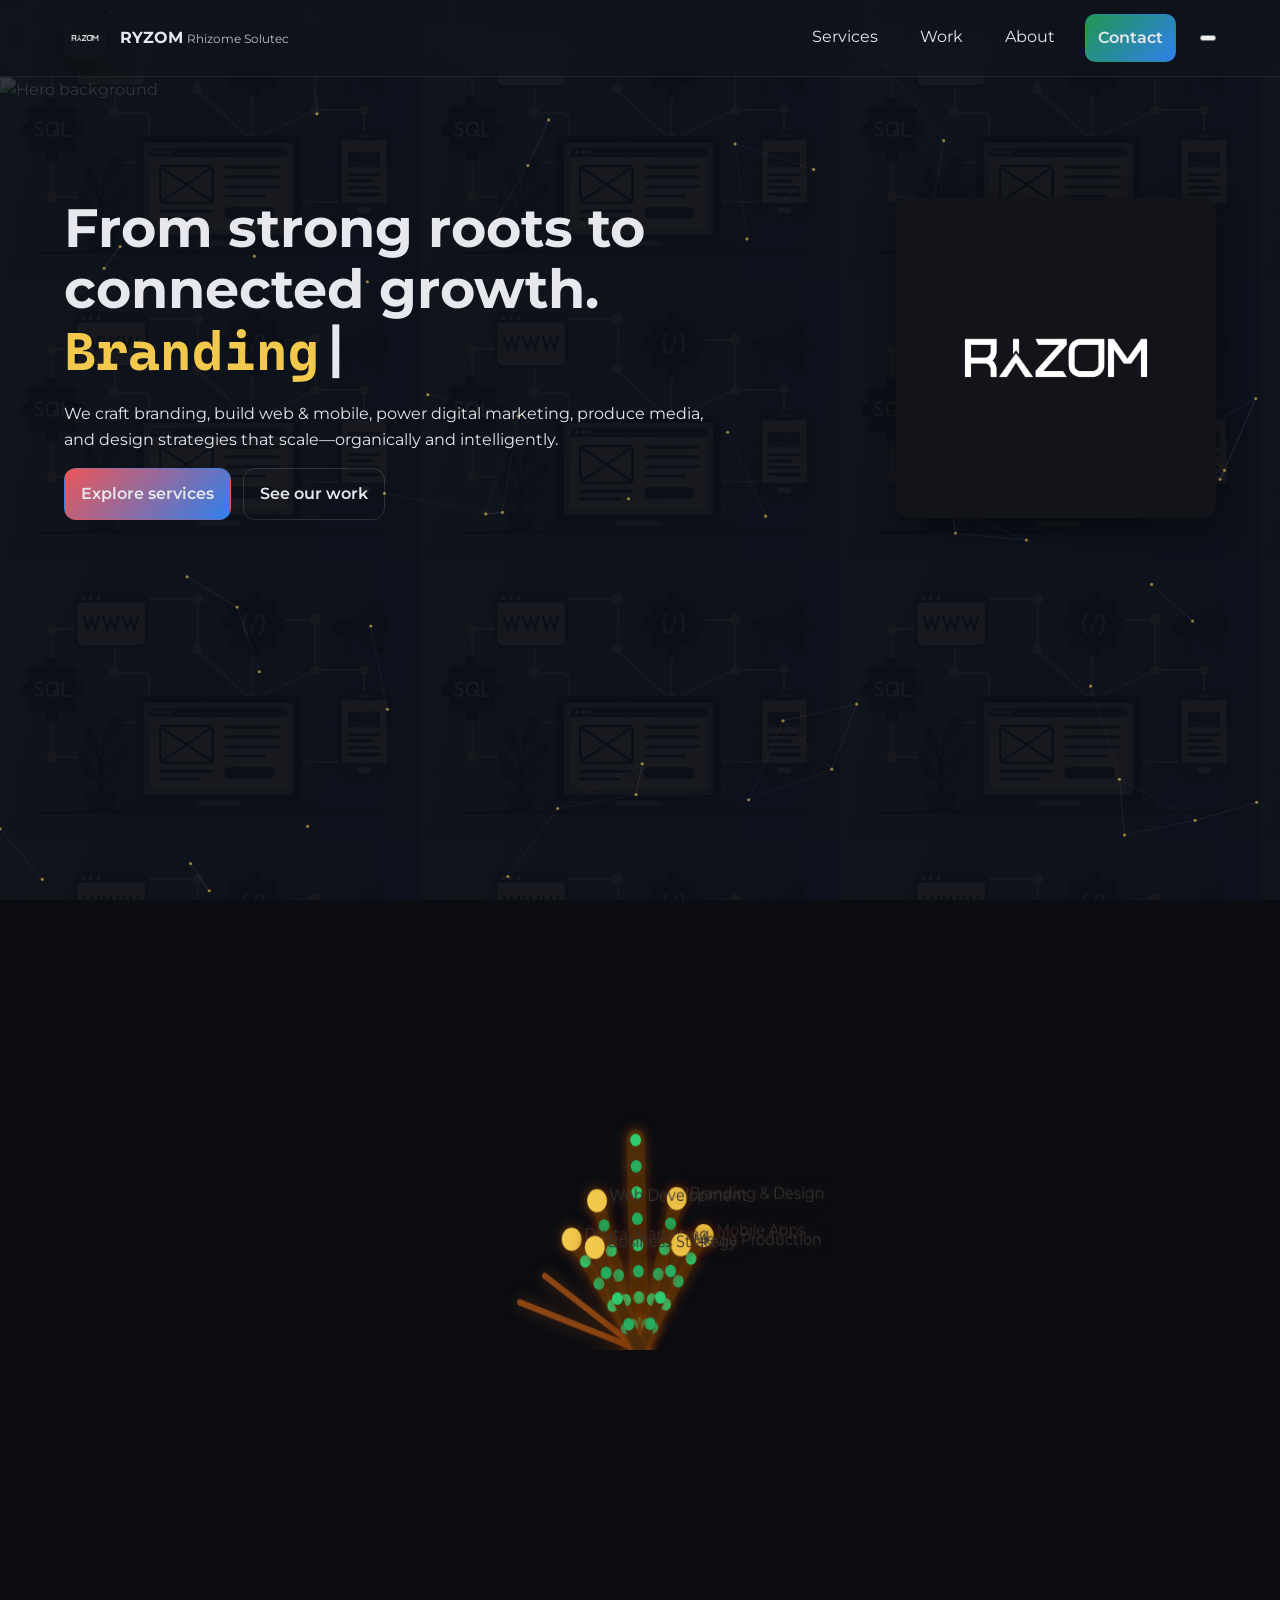
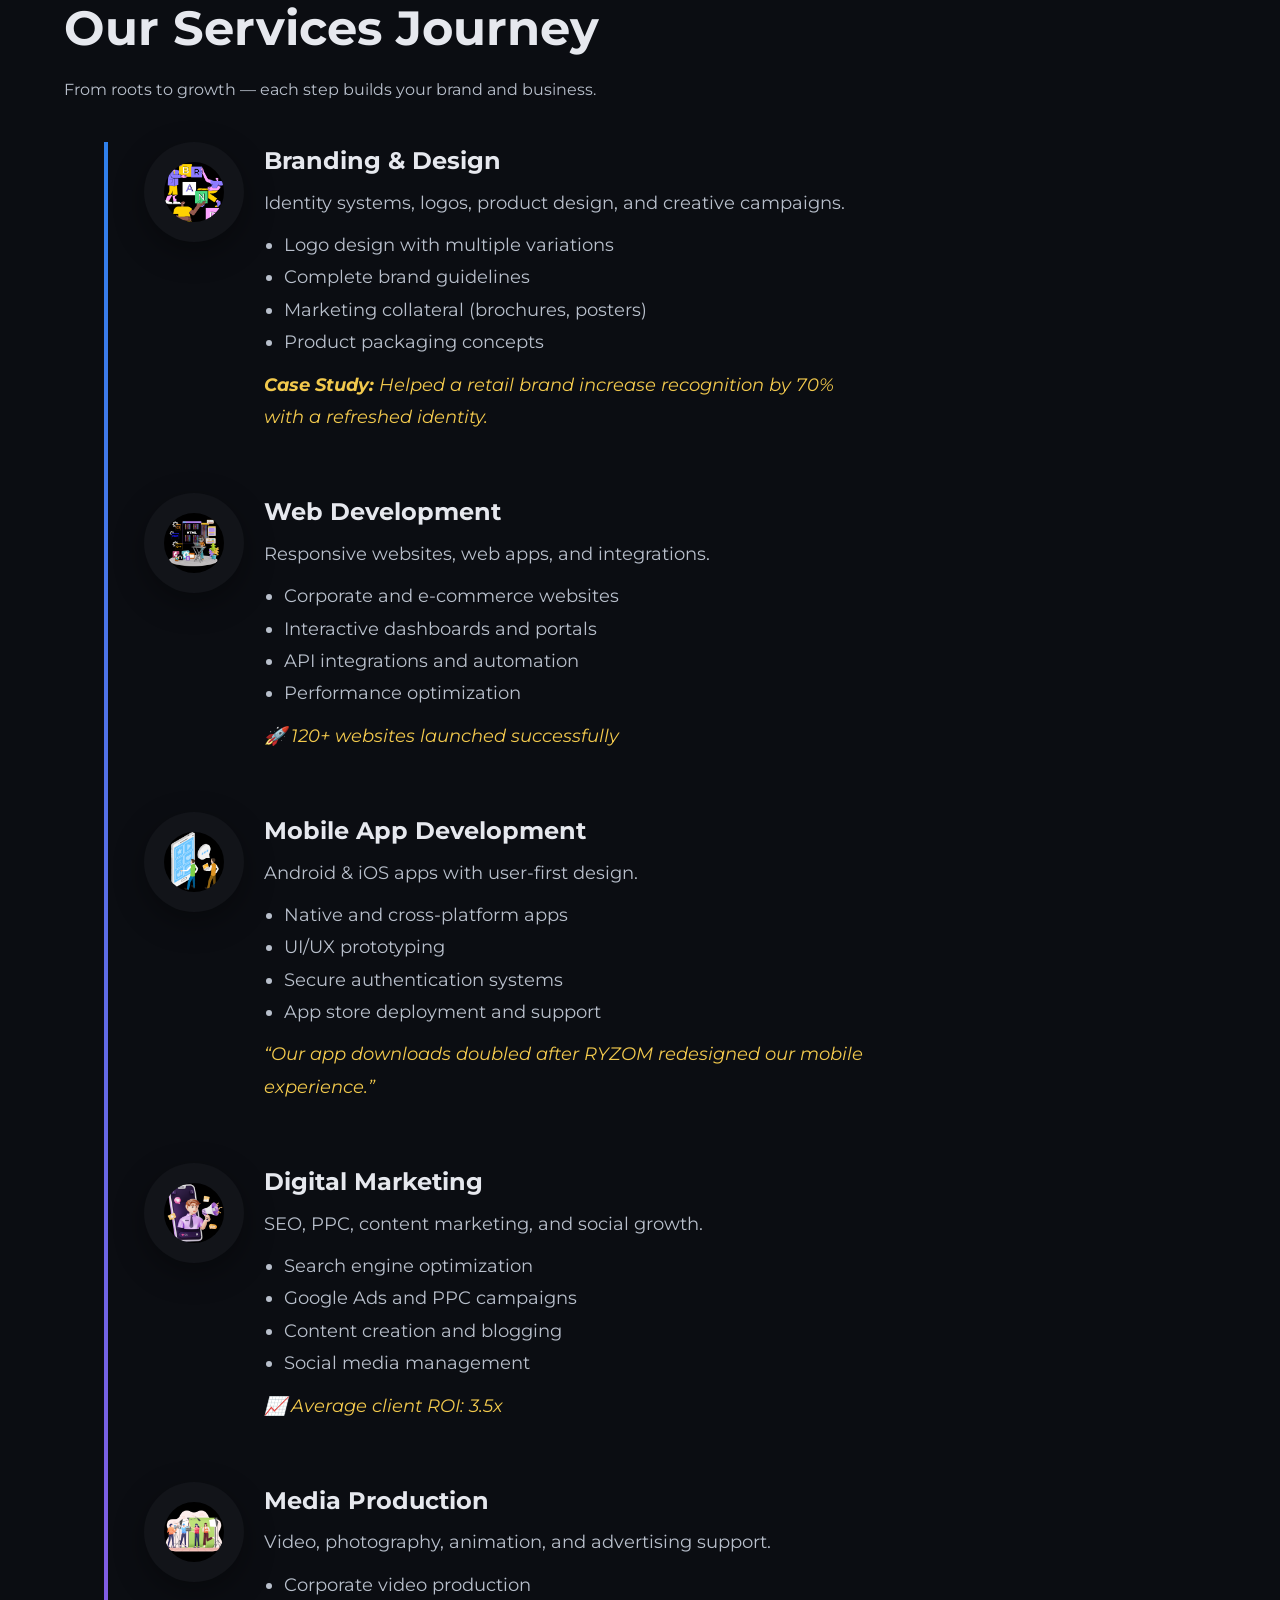
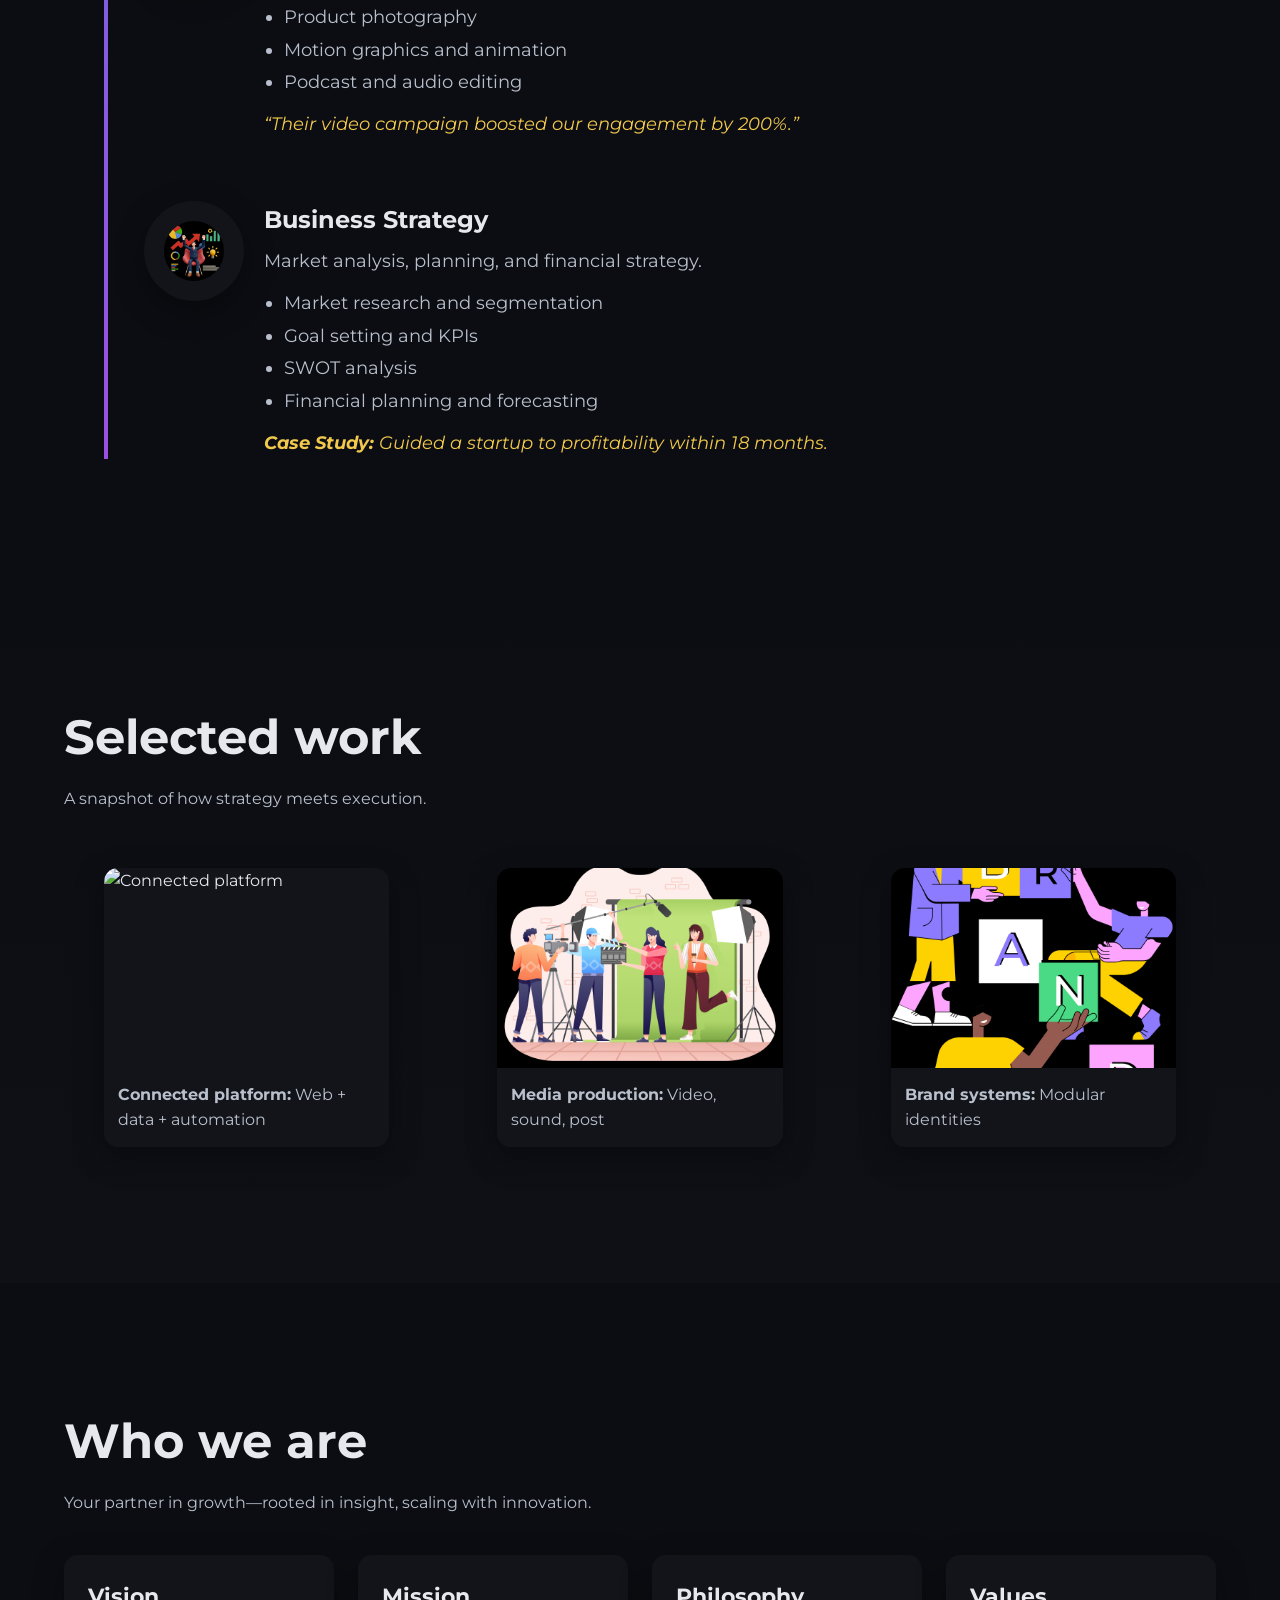
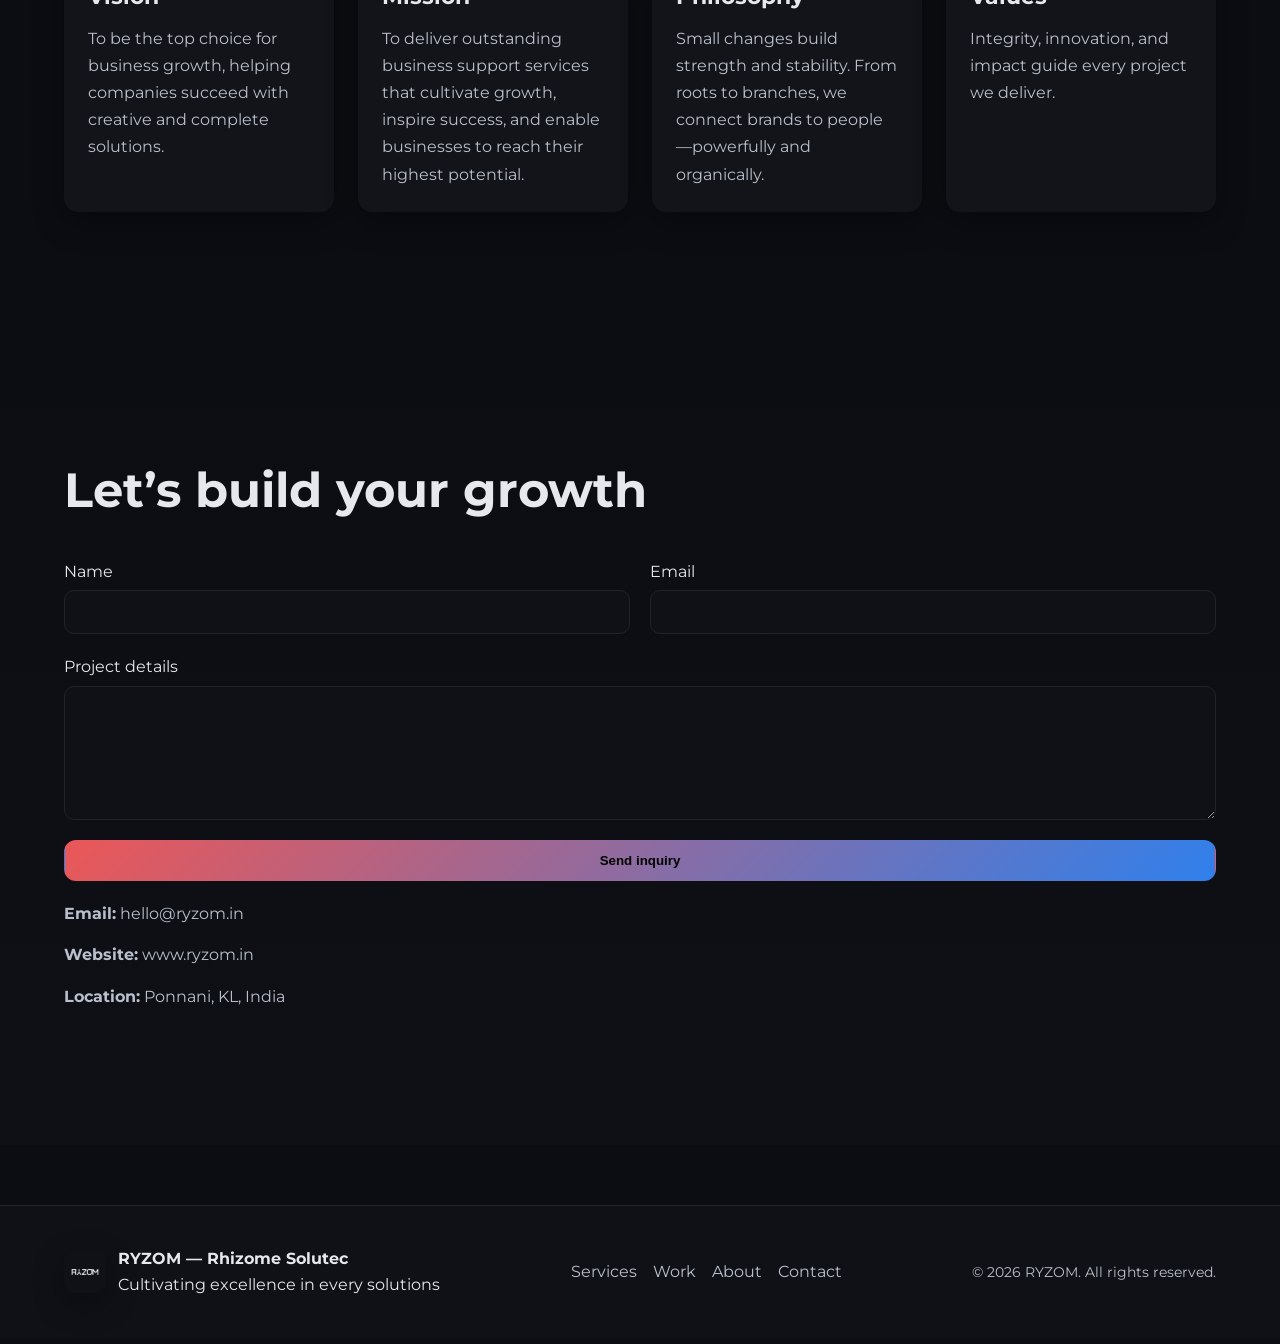
==== index.html @ 3e648a63 "Remove footer year script from index.html Removed inline script for setting footer year." ====
<!DOCTYPE html>
<html lang="en">
<head>
  <meta charset="utf-8" />
  <title>RYZOM — Rhizome Solutec | Cultivating Excellence in Every Solutions</title>
  <meta name="viewport" content="width=device-width, initial-scale=1" />
  <meta name="description" content="Branding, web & software, digital marketing, media production, and business strategy delivered with a network-inspired tech identity." />
  <meta name="theme-color" content="#2F80EC" />
  <link rel="icon" href="favicon.ico" type="image/x-icon" />
  <link rel="preconnect" href="https://fonts.googleapis.com" />
  <link rel="preconnect" href="https://fonts.gstatic.com" crossorigin />
  <link href="https://fonts.googleapis.com/css2?family=Montserrat:wght@400;600;700&family=Inter:wght@400;600;700&family=Cascadia+Code:wght@400;700&display=swap" rel="stylesheet" />
  <link rel="stylesheet" href="styles.css" />
</head>
<body>
  <!-- Background layers -->
  <canvas id="network-canvas" aria-hidden="true"></canvas>
  <div class="watermark" aria-hidden="true"></div>

  <!-- HEADER -->
  <header class="site-header">
    <div class="container nav-wrap">
      <a href="#" class="brand">
        <img src="company-logo.png" alt="RYZOM logo" class="brand-logo" />
        <div class="brand-text">
          <span class="brand-name">RYZOM</span>
          <span class="brand-sub">Rhizome Solutec</span>
        </div>
      </a>
      <nav class="nav">
        <a href="#services">Services</a>
        <a href="#work">Work</a>
        <a href="#about">About</a>
        <a href="#contact" class="btn btn-primary">Contact</a>
      </nav>
      <button class="nav-toggle" aria-label="Open menu"><span></span><span></span><span></span></button>
    </div>
  </header>

  <!-- HERO -->
  <section class="hero">
    <div class="hero-bg"><img src="Hero.jpeg" alt="Hero background" class="hero-bg-img" /></div>
    <div class="container hero-grid">
      <div class="hero-copy">
        <h1 class="fade-up">
          From strong roots to connected growth.<br />
          <span class="typing"><span id="typing-words"></span><span class="cursor">|</span></span>
        </h1>
        <p class="fade-up delay-1">We craft branding, build web & mobile, power digital marketing, produce media, and design strategies that scale—organically and intelligently.</p>
        <div class="hero-actions fade-up delay-2">
          <a href="#services" class="btn btn-gradient">Explore services</a>
          <a href="#work" class="btn btn-outline">See our work</a>
        </div>
      </div>
      <div class="hero-media"><img src="company-logo.png" alt="RYZOM mark" class="hero-logo lift" /></div>
    </div>
  </section>
<section id="growth-tree" class="section">
  <div class="container">
    <canvas id="treeCanvas"></canvas>
  </div>
</section>
</section>
    
  <!-- SERVICES TIMELINE -->
  <section id="services" class="section">
    <div class="container">
      <div class="section-head">
        <h2 class="fade-up">Our Services Journey</h2>
        <p class="fade-up delay-1">From roots to growth — each step builds your brand and business.</p>
      </div>
      <div class="timeline">
        <!-- Branding -->
        <div class="timeline-item fade-up">
          <img src="logo-branding.png" alt="Branding & Design" />
          <div>
            <h3>Branding & Design</h3>
            <p>Identity systems, logos, product design, and creative campaigns.</p>
            <ul>
              <li>Logo design with multiple variations</li>
              <li>Complete brand guidelines</li>
              <li>Marketing collateral (brochures, posters)</li>
              <li>Product packaging concepts</li>
            </ul>
            <p class="case-study"><strong>Case Study:</strong> Helped a retail brand increase recognition by 70% with a refreshed identity.</p>
          </div>
        </div>
        <!-- Web -->
        <div class="timeline-item fade-up delay-1">
          <img src="logo-web.png" alt="Web Development" />
          <div>
            <h3>Web Development</h3>
            <p>Responsive websites, web apps, and integrations.</p>
            <ul>
              <li>Corporate and e-commerce websites</li>
              <li>Interactive dashboards and portals</li>
              <li>API integrations and automation</li>
              <li>Performance optimization</li>
            </ul>
            <p class="stats">🚀 120+ websites launched successfully</p>
          </div>
        </div>
        <!-- Mobile -->
        <div class="timeline-item fade-up delay-2">
          <img src="logo-mobileapp.png" alt="Mobile Apps" />
          <div>
            <h3>Mobile App Development</h3>
            <p>Android & iOS apps with user-first design.</p>
            <ul>
              <li>Native and cross-platform apps</li>
              <li>UI/UX prototyping</li>
              <li>Secure authentication systems</li>
              <li>App store deployment and support</li>
            </ul>
            <p class="testimonial">“Our app downloads doubled after RYZOM redesigned our mobile experience.”</p>
          </div>
        </div>
        <!-- Marketing -->
        <div class="timeline-item fade-up delay-3">
          <img src="logo-marketing.png" alt="Digital Marketing" />
          <div>
            <h3>Digital Marketing</h3>
            <p>SEO, PPC, content marketing, and social growth.</p>
            <ul>
              <li>Search engine optimization</li>
              <li>Google Ads and PPC campaigns</li>
              <li>Content creation and blogging</li>
              <li>Social media management</li>
            </ul>
            <p class="stats">📈 Average client ROI: 3.5x</p>
          </div>
        </div>
        <!-- Media -->
        <div class="timeline-item fade-up delay-4">
          <img src="logo-media.png" alt="Media Production" />
          <div>
            <h3>Media Production</h3>
            <p>Video, photography, animation, and advertising support.</p>
            <ul>
              <li>Corporate video production</li>
              <li>Product photography</li>
              <li>Motion graphics and animation</li>
              <li>Podcast and audio editing</li>
            </ul>
            <p class="testimonial">“Their video campaign boosted our engagement by 200%.”</p>
          </div>
        </div>
        <!-- Strategy -->
        <div class="timeline-item fade-up delay-5">
          <img src="logo-strategy.png" alt="Business Strategy" />
          <div>
            <h3>Business Strategy</h3>
            <p>Market analysis, planning, and financial strategy.</p>
            <ul>
              <li>Market research and segmentation</li>
              <li>Goal setting and KPIs</li>
              <li>SWOT analysis</li>
              <li>Financial planning and forecasting</li>
            </ul>
            <p class="case-study"><strong>Case Study:</strong> Guided a startup to profitability within 18 months.</p>
          </div>
        </div>
      </div>
    </div>
  </section>
    <!-- ================= WORK ================= -->
  <section id="work" class="section alt">
    <div class="container">
      <div class="section-head">
        <h2 class="fade-up">Selected work</h2>
        <p class="fade-up delay-1">A snapshot of how strategy meets execution.</p>
      </div>
      <div class="showcase">
        <figure class="showcase-item fade-up">
          <img src="Hero.jpeg" alt="Connected platform" class="lift" />
          <figcaption><strong>Connected platform:</strong> Web + data + automation</figcaption>
        </figure>
        <figure class="showcase-item fade-up delay-1">
          <img src="logo-media.png" alt="Media production" class="lift" />
          <figcaption><strong>Media production:</strong> Video, sound, post</figcaption>
        </figure>
        <figure class="showcase-item fade-up delay-2">
          <img src="logo-branding.png" alt="Brand systems" class="lift" />
          <figcaption><strong>Brand systems:</strong> Modular identities</figcaption>
        </figure>
      </div>
    </div>
  </section>

  <!-- ================= ABOUT ================= -->
  <section id="about" class="section">
    <div class="container">
      <div class="section-head">
        <h2 class="fade-up">Who we are</h2>
        <p class="fade-up delay-1">Your partner in growth—rooted in insight, scaling with innovation.</p>
      </div>
      <div class="about-grid">
        <div class="about-card fade-up">
          <h3>Vision</h3>
          <p>To be the top choice for business growth, helping companies succeed with creative and complete solutions.</p>
        </div>
        <div class="about-card fade-up delay-1">
          <h3>Mission</h3>
          <p>To deliver outstanding business support services that cultivate growth, inspire success, and enable businesses to reach their highest potential.</p>
        </div>
        <div class="about-card fade-up delay-2">
          <h3>Philosophy</h3>
          <p>Small changes build strength and stability. From roots to branches, we connect brands to people—powerfully and organically.</p>
        </div>
        <div class="about-card fade-up delay-3">
          <h3>Values</h3>
          <p>Integrity, innovation, and impact guide every project we deliver.</p>
        </div>
      </div>
    </div>
  </section>

  <!-- ================= CONTACT ================= -->
  <section id="contact" class="section alt">
    <div class="container">
      <div class="section-head"><h2 class="fade-up">Let’s build your growth</h2></div>
      <form class="contact-form fade-up" name="contact" method="POST" data-netlify="true">
        <input type="hidden" name="form-name" value="contact" />
        <div class="form-row">
          <div class="form-field"><label>Name</label><input type="text" name="name" required /></div>
          <div class="form-field"><label>Email</label><input type="email" name="email" required /></div>
        </div>
        <div class="form-row">
          <div class="form-field full"><label>Project details</label><textarea name="message" rows="6" required></textarea></div>
        </div>
        <button class="btn btn-gradient" type="submit">Send inquiry</button>
      </form>
      <div class="contact-meta fade-up delay-1">
        <p><strong>Email:</strong> hello@ryzom.in</p>
        <p><strong>Website:</strong> www.ryzom.in</p>
        <p><strong>Location:</strong> Ponnani, KL, India</p>
      </div>
    </div>
  </section>

  <!-- ================= FOOTER ================= -->
  <footer class="site-footer">
    <div class="container footer-grid">
      <div class="footer-brand">
        <img src="company-logo.png" alt="RYZOM logo" class="brand-logo" />
        <div>
          <strong>RYZOM — Rhizome Solutec</strong>
          <div class="sub">Cultivating excellence in every solutions</div>
        </div>
      </div>
      <nav class="footer-nav">
        <a href="#services">Services</a>
        <a href="#work">Work</a>
        <a href="#about">About</a>
        <a href="#contact">Contact</a>
      </nav>
      <div class="footer-legal"><span>© <span id="year"></span> RYZOM. All rights reserved.</span></div>
    </div>
  </footer>

  <!-- ================= SCRIPTS ================= -->
<script>
  document.getElementById('year').textContent = new Date().getFullYear();
</script>
<script src="script.js"></script>
</body>
</html>
---- styles.css ----
/* ========== VARIABLES ========== */
:root {
  --red:#EB5757;
  --blue:#2F80EC;
  --green:#219652;
  --green-light:#2ecc71;   /* brighter green for leaves */
  --yellow:#F2C94D;
  --purple:#9B51E0;        /* new purple accent */
  --bg:#0B0D12;
  --text:#E6E8EE;
  --muted:#B9C0CC;
  --surface:#121419;
  --border:#1F232B;
  --brand-gradient:linear-gradient(135deg,var(--red),var(--blue));
  --accent-gradient:linear-gradient(135deg,var(--green),var(--blue));
  --font-primary:"Montserrat","Inter",sans-serif;
  --font-mono:"Cascadia Code",monospace;
  --container:1200px;
  --radius:14px;
  --shadow:0 10px 30px rgba(0,0,0,0.35);
}

/* ========== GLOBAL ========== */
*{box-sizing:border-box}
body{margin:0;background:var(--bg);color:var(--text);font-family:var(--font-primary);line-height:1.6}
.container{width:90%;max-width:var(--container);margin-inline:auto}
img{max-width:100%;display:block}
a{color:var(--text);text-decoration:none}

/* Background layers */
#network-canvas{position:fixed;inset:0;z-index:-2}
.watermark{position:fixed;inset:0;background-image:url("watermark.jpg");background-size:420px auto;background-repeat:repeat;opacity:0.05;pointer-events:none;z-index:-1}

/* HEADER */
.site-header{position:sticky;top:0;backdrop-filter:saturate(140%) blur(12px);background:rgba(18,20,25,0.6);border-bottom:1px solid var(--border);z-index:10}
.nav-wrap{display:flex;align-items:center;gap:24px;padding:14px 0}
.brand{display:flex;align-items:center;gap:14px}
.brand-logo{width:42px;height:42px;border-radius:10px;box-shadow:var(--shadow)}
.brand-name{font-weight:700}
.brand-sub{font-size:12px;color:var(--muted)}
.nav{margin-left:auto;display:flex;gap:18px}
.nav a{padding:10px 12px;border-radius:10px;transition:0.25s}
.nav a:hover{background:#171922}

/* BUTTONS */
.btn{display:inline-flex;align-items:center;justify-content:center;padding:12px 16px;border-radius:12px;border:1px solid transparent;font-weight:600;transition:transform 0.2s,box-shadow 0.2s,background 0.2s}
.btn:hover{transform:translateY(-2px)}
.btn-primary{background:var(--accent-gradient)}
.btn-outline{border:1px solid #ffffff22;background:transparent}
.btn-gradient{background:var(--brand-gradient)}

/* HERO */
.hero{position:relative;padding:120px 0 80px}
.hero-bg{position:absolute;inset:0;z-index:-1;opacity:0.16}
.hero-bg-img{width:100%;height:100%;object-fit:cover}
.hero-grid{display:grid;grid-template-columns:1.2fr 0.8fr;align-items:center;gap:40px}
.hero-copy h1{font-size:clamp(32px,4.2vw,56px);line-height:1.15;margin:0 0 18px}
.typing{display:inline-block;font-family:var(--font-mono);font-weight:700;color:var(--yellow)}
.cursor{color:var(--text);animation:blink 1s infinite}
@keyframes blink{50%{opacity:0}}
.hero-actions{display:flex;gap:12px;margin-top:14px}
.hero-logo{width:72%;max-width:360px;margin-left:auto;border-radius:var(--radius);box-shadow:var(--shadow);background:#121419;padding:16px}

/* SECTIONS */
.section{padding:120px 0}
.section.alt{background:linear-gradient(180deg,#0b0d12 0%,#0e1016 100%)}
.section-head h2{font-size:clamp(32px,4vw,48px);margin:0 0 10px}
.section-head p{color:var(--muted);margin:0}

#treeCanvas {
  width: 100%;
  height: 70vh; /* responsive height */
  display: block;
}
/* TIMELINE */
.timeline{display:flex;flex-direction:column;gap:60px;position:relative;margin-top:40px;padding-left:80px}
.timeline::before{content:"";position:absolute;left:40px;top:0;bottom:0;width:4px;background:linear-gradient(var(--blue),var(--purple))}
.timeline-item{display:flex;align-items:flex-start;gap:20px;position:relative}
.timeline-item img{width:100px;height:100px;background:#121419;border-radius:50%;padding:20px;box-shadow:var(--shadow);z-index:1}
.timeline-item h3{margin:0;font-size:24px;color:var(--text)}
.timeline-item p{margin:6px 0 0;color:var(--muted);max-width:600px;font-size:18px;line-height:1.8}
.timeline-item ul{margin:10px 0 0;padding-left:20px;color:var(--muted);line-height:1.8;font-size:18px}
.timeline-item .case-study,.timeline-item .stats,.timeline-item .testimonial{margin-top:10px;font-style:italic;color:var(--yellow)}
/* SHOWCASE */
.showcase{display:grid;grid-template-columns:repeat(auto-fit,minmax(280px,1fr));gap:28px;margin-top:40px}
.showcase-item{background:var(--surface);border-radius:var(--radius);overflow:hidden;box-shadow:var(--shadow);transition:transform 0.3s}
.showcase-item:hover{transform:translateY(-6px)}
.showcase-item img{width:100%;height:200px;object-fit:cover}
.showcase-item figcaption{padding:14px;color:var(--muted);font-size:16px}

/* ABOUT */
.about-grid{display:grid;grid-template-columns:repeat(auto-fit,minmax(240px,1fr));gap:24px;margin-top:40px}
.about-card{background:var(--surface);padding:24px;border-radius:var(--radius);box-shadow:var(--shadow)}
.about-card h3{margin:0 0 10px;font-size:22px}
.about-card p{margin:0;color:var(--muted);line-height:1.7;font-size:16px}

/* CONTACT */
.contact-form{margin-top:30px;display:flex;flex-direction:column;gap:20px}
.form-row{display:flex;gap:20px}
.form-field{flex:1;display:flex;flex-direction:column;gap:6px}
.form-field.full{flex:100%}
.form-field input,.form-field textarea{padding:12px;border-radius:10px;border:1px solid var(--border);background:#0f1116;color:var(--text);font-size:16px}
.form-field input:focus,.form-field textarea:focus{outline:none;border-color:var(--blue)}
.contact-meta{margin-top:20px;color:var(--muted);font-size:16px}

/* FOOTER */
.site-footer{background:#0f1116;padding:40px 0;margin-top:60px;border-top:1px solid var(--border)}
.footer-grid{display:flex;flex-wrap:wrap;align-items:center;justify-content:space-between;gap:20px}
.footer-brand{display:flex;align-items:center;gap:12px}
.footer-nav{display:flex;gap:16px}
.footer-nav a{color:var(--muted);transition:color 0.2s}
.footer-nav a:hover{color:var(--text)}
.footer-legal{color:var(--muted);font-size:14px}

/* ANIMATIONS */
.fade-up{opacity:0;transform:translateY(20px);transition:opacity 0.6s ease,transform 0.6s ease}
.fade-in{opacity:1!important;transform:translateY(0)!important}
.lift{transition:transform 0.3s}
.lift:hover{transform:translateY(-6px)}
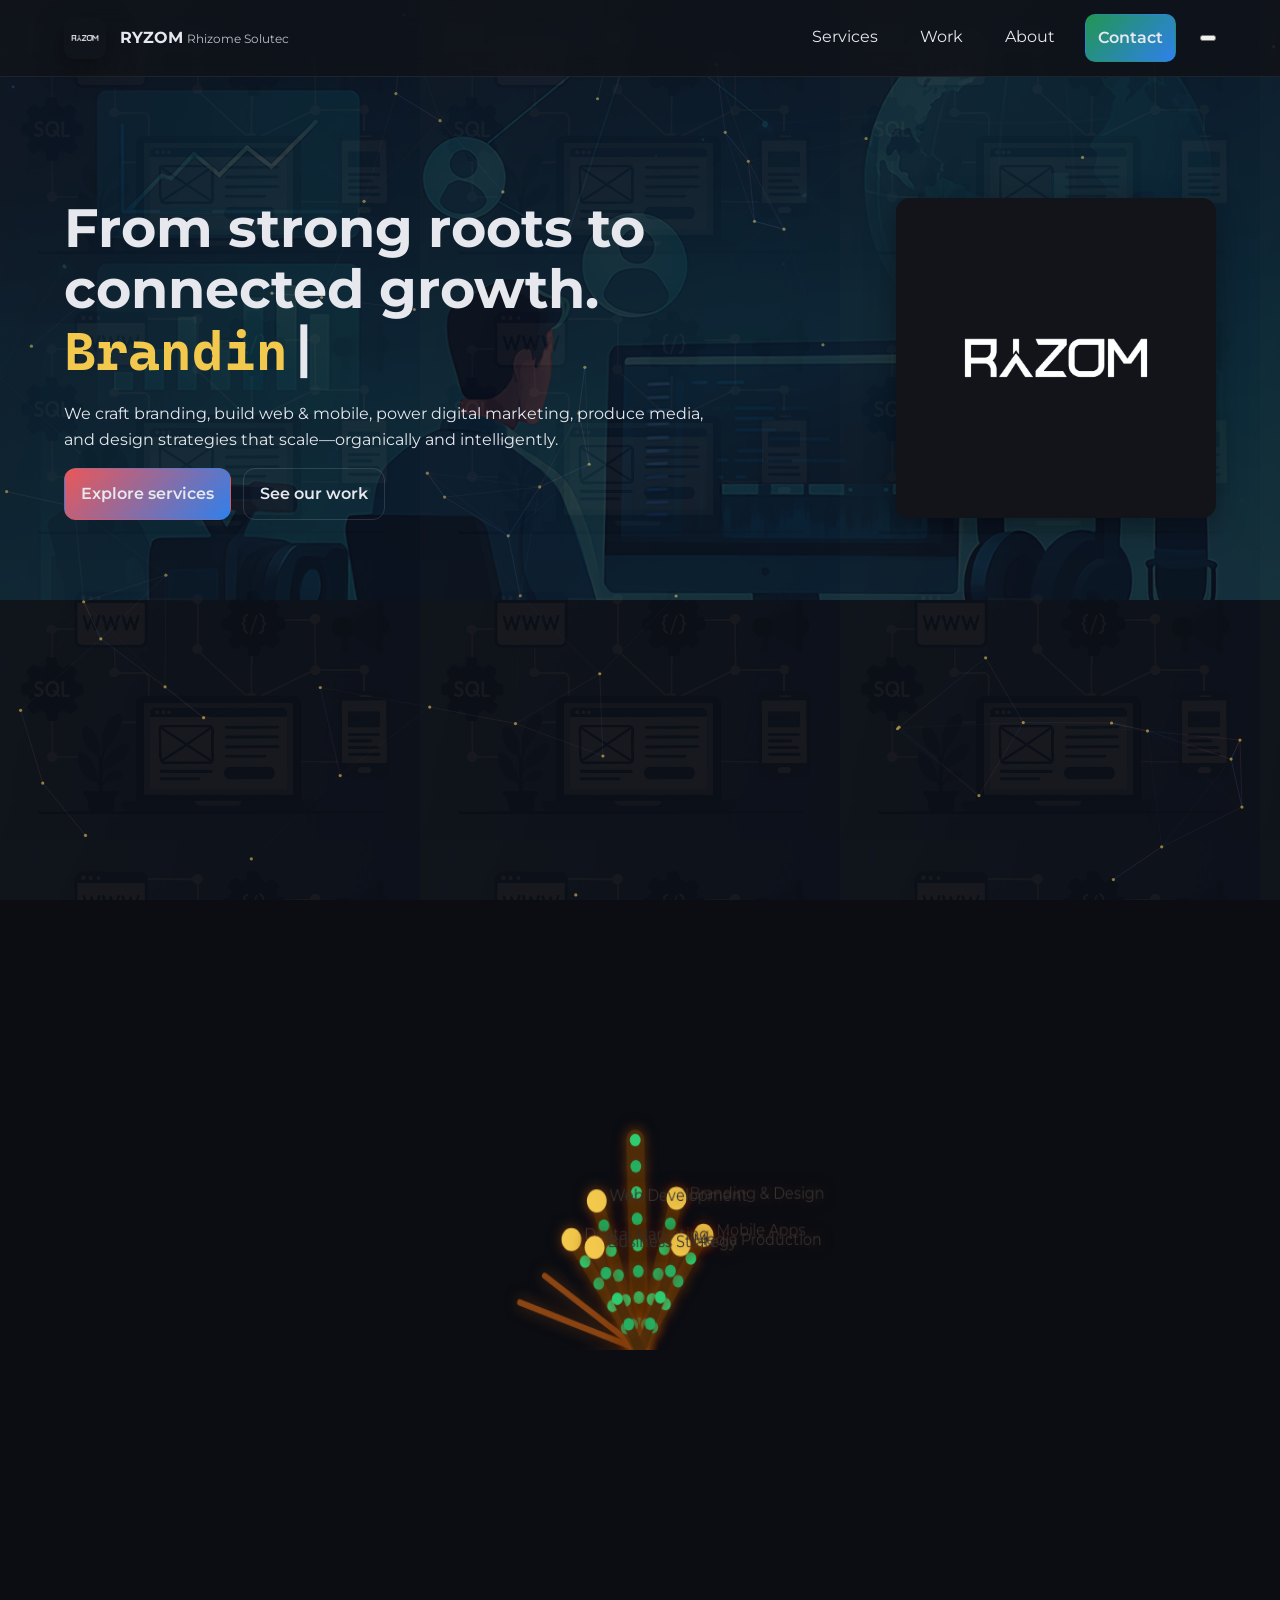
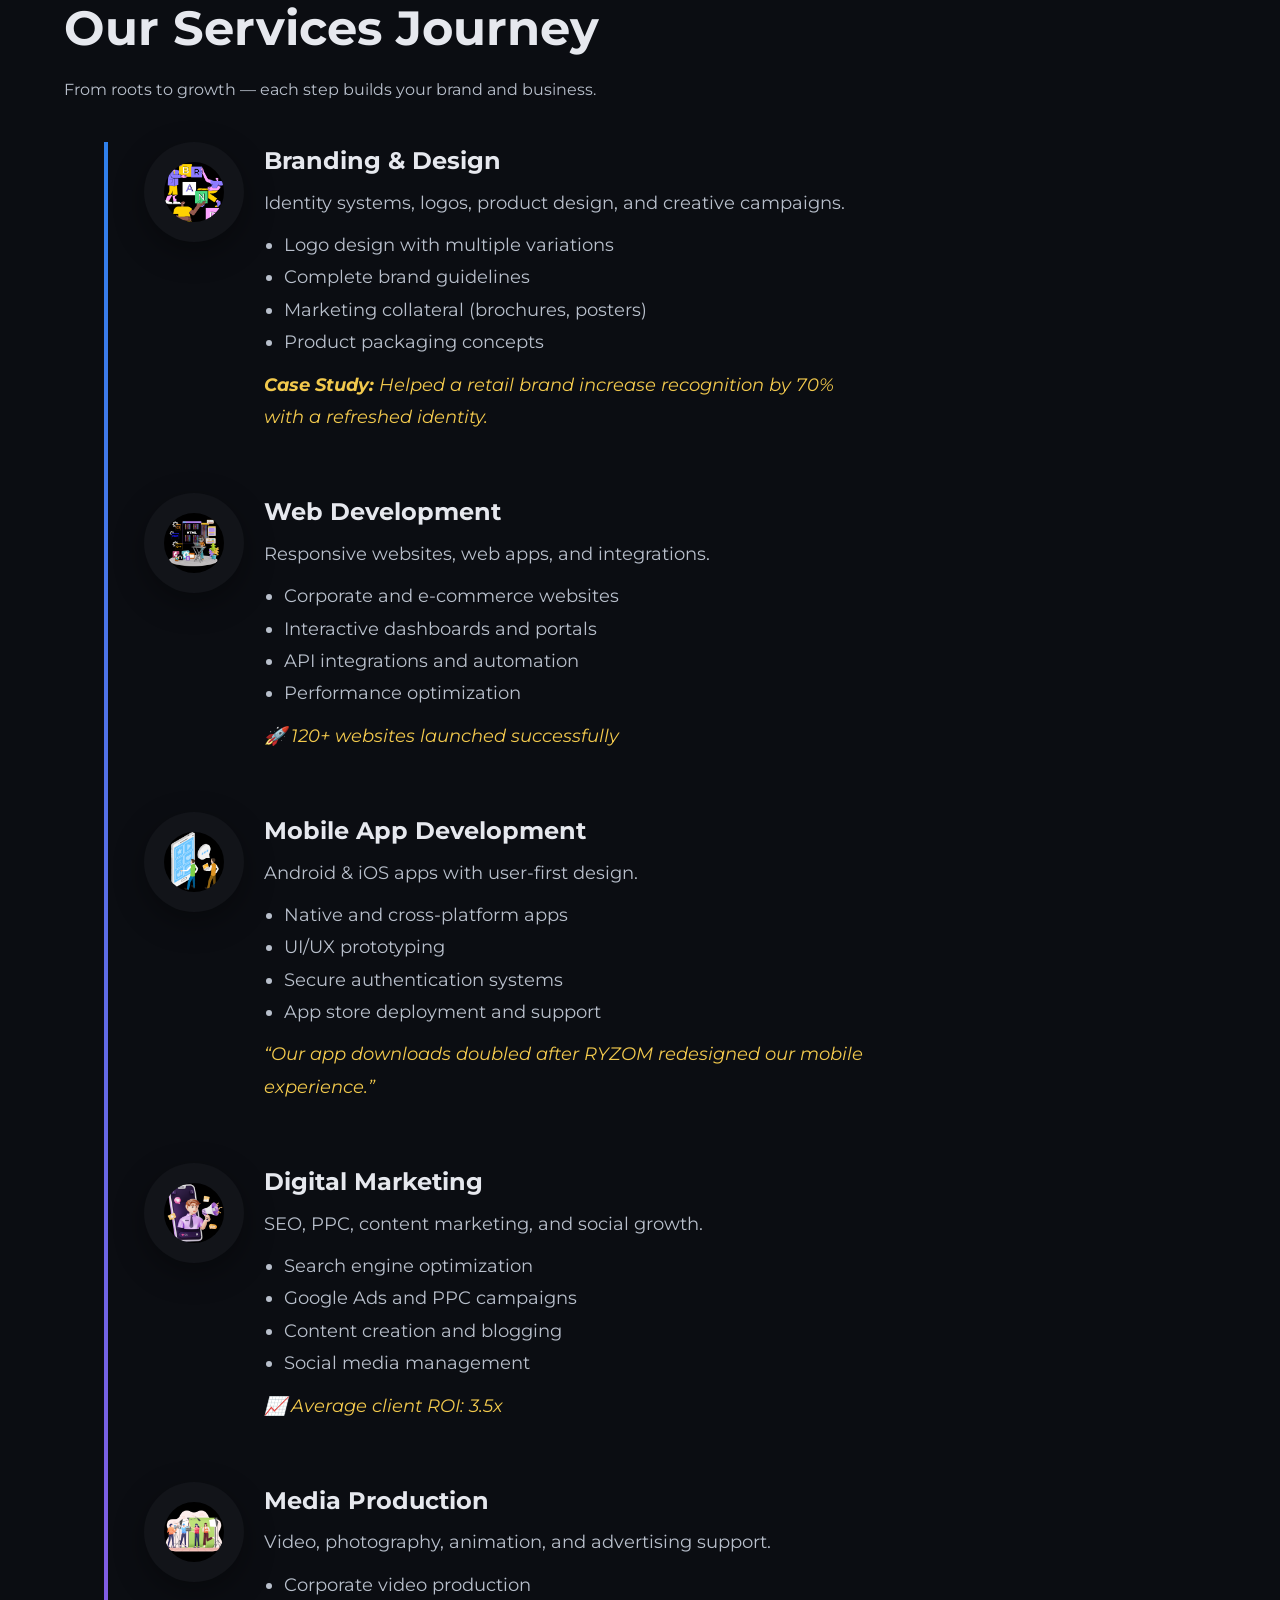
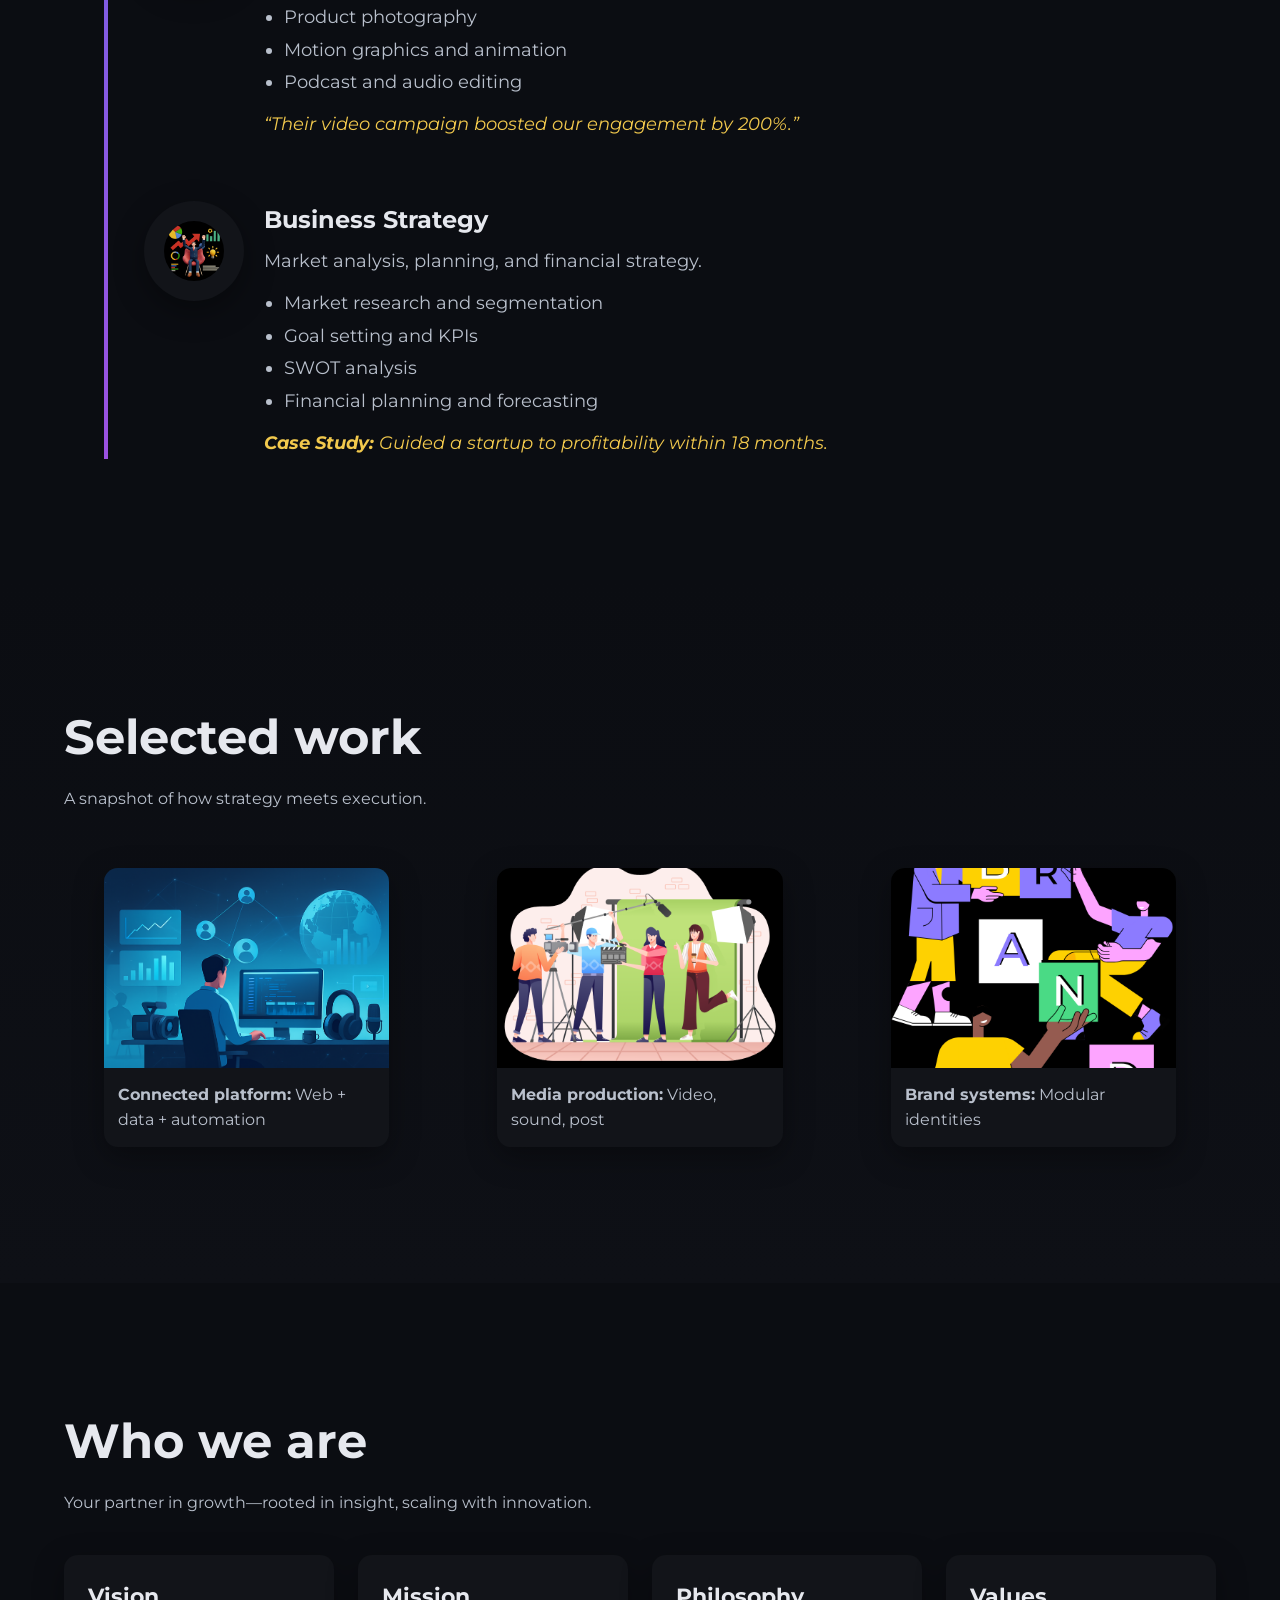
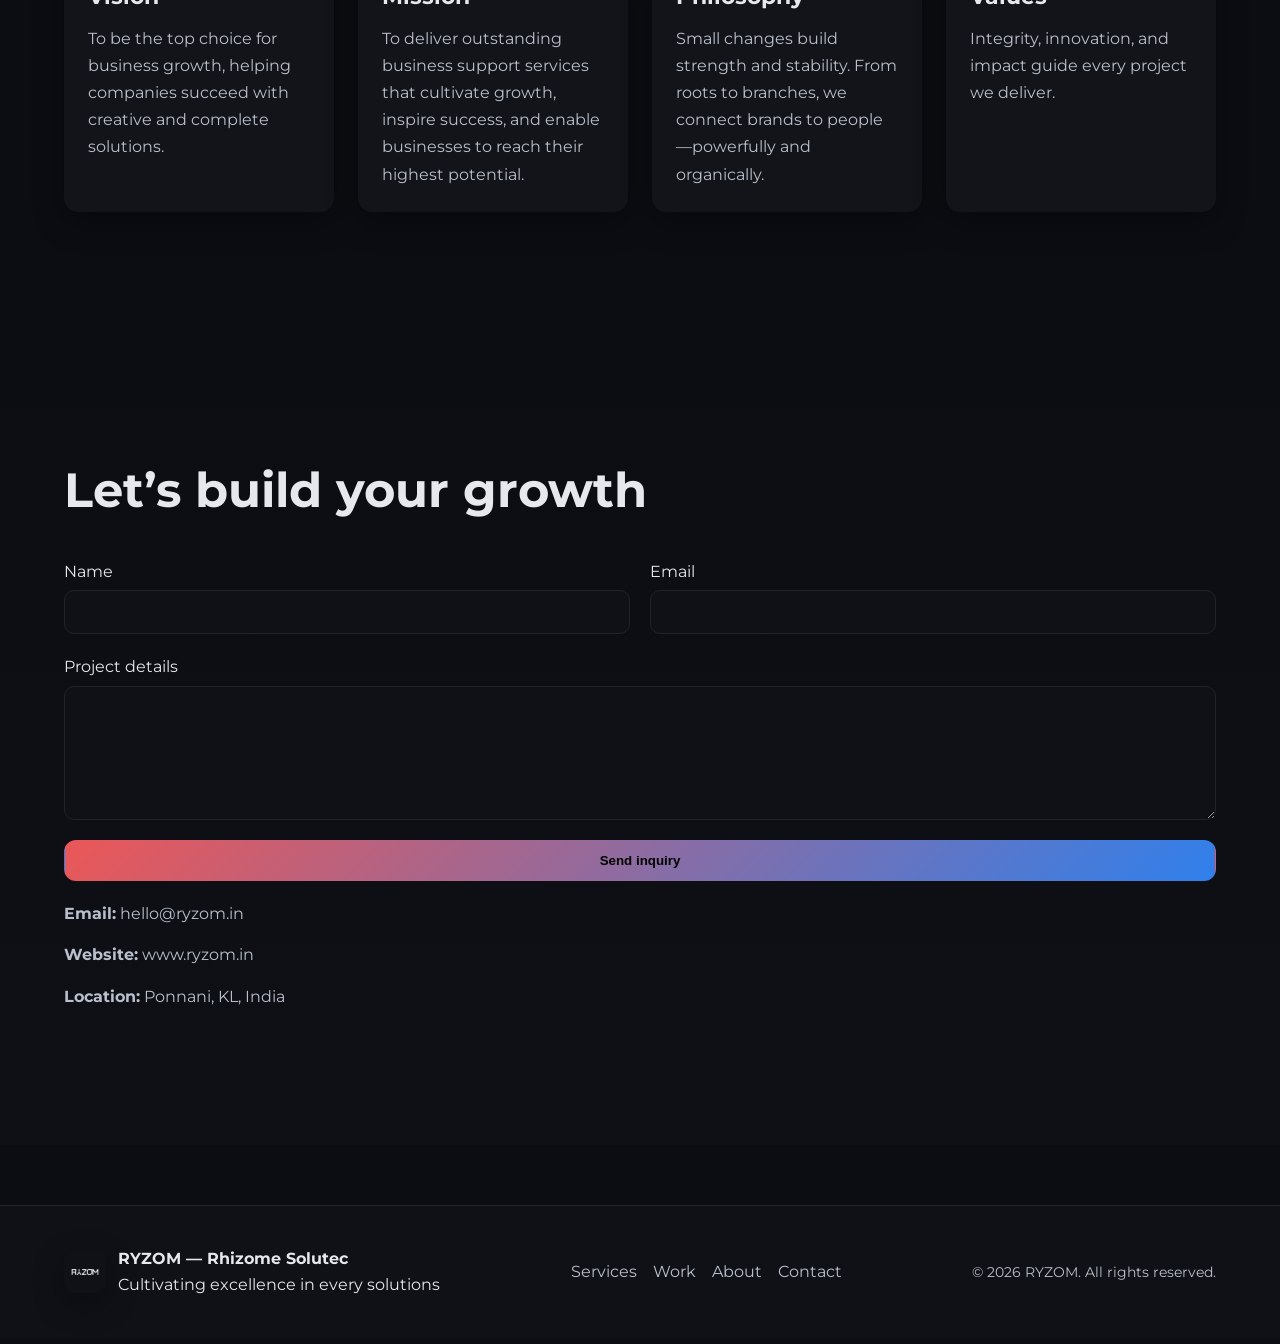
==== commit 27681b0a: "Update index.html" ====
--- a/index.html
+++ b/index.html
@@ -39,7 +39,7 @@
 
   <!-- HERO -->
   <section class="hero">
-    <div class="hero-bg"><img src="Hero.jpeg" alt="Hero background" class="hero-bg-img" /></div>
+    <div class="hero-bg"><img src="Hero.png" alt="Hero background" class="hero-bg-img" /></div>
     <div class="container hero-grid">
       <div class="hero-copy">
         <h1 class="fade-up">
@@ -172,7 +172,7 @@
       </div>
       <div class="showcase">
         <figure class="showcase-item fade-up">
-          <img src="Hero.jpeg" alt="Connected platform" class="lift" />
+          <img src="Hero.png" alt="Connected platform" class="lift" />
           <figcaption><strong>Connected platform:</strong> Web + data + automation</figcaption>
         </figure>
         <figure class="showcase-item fade-up delay-1">
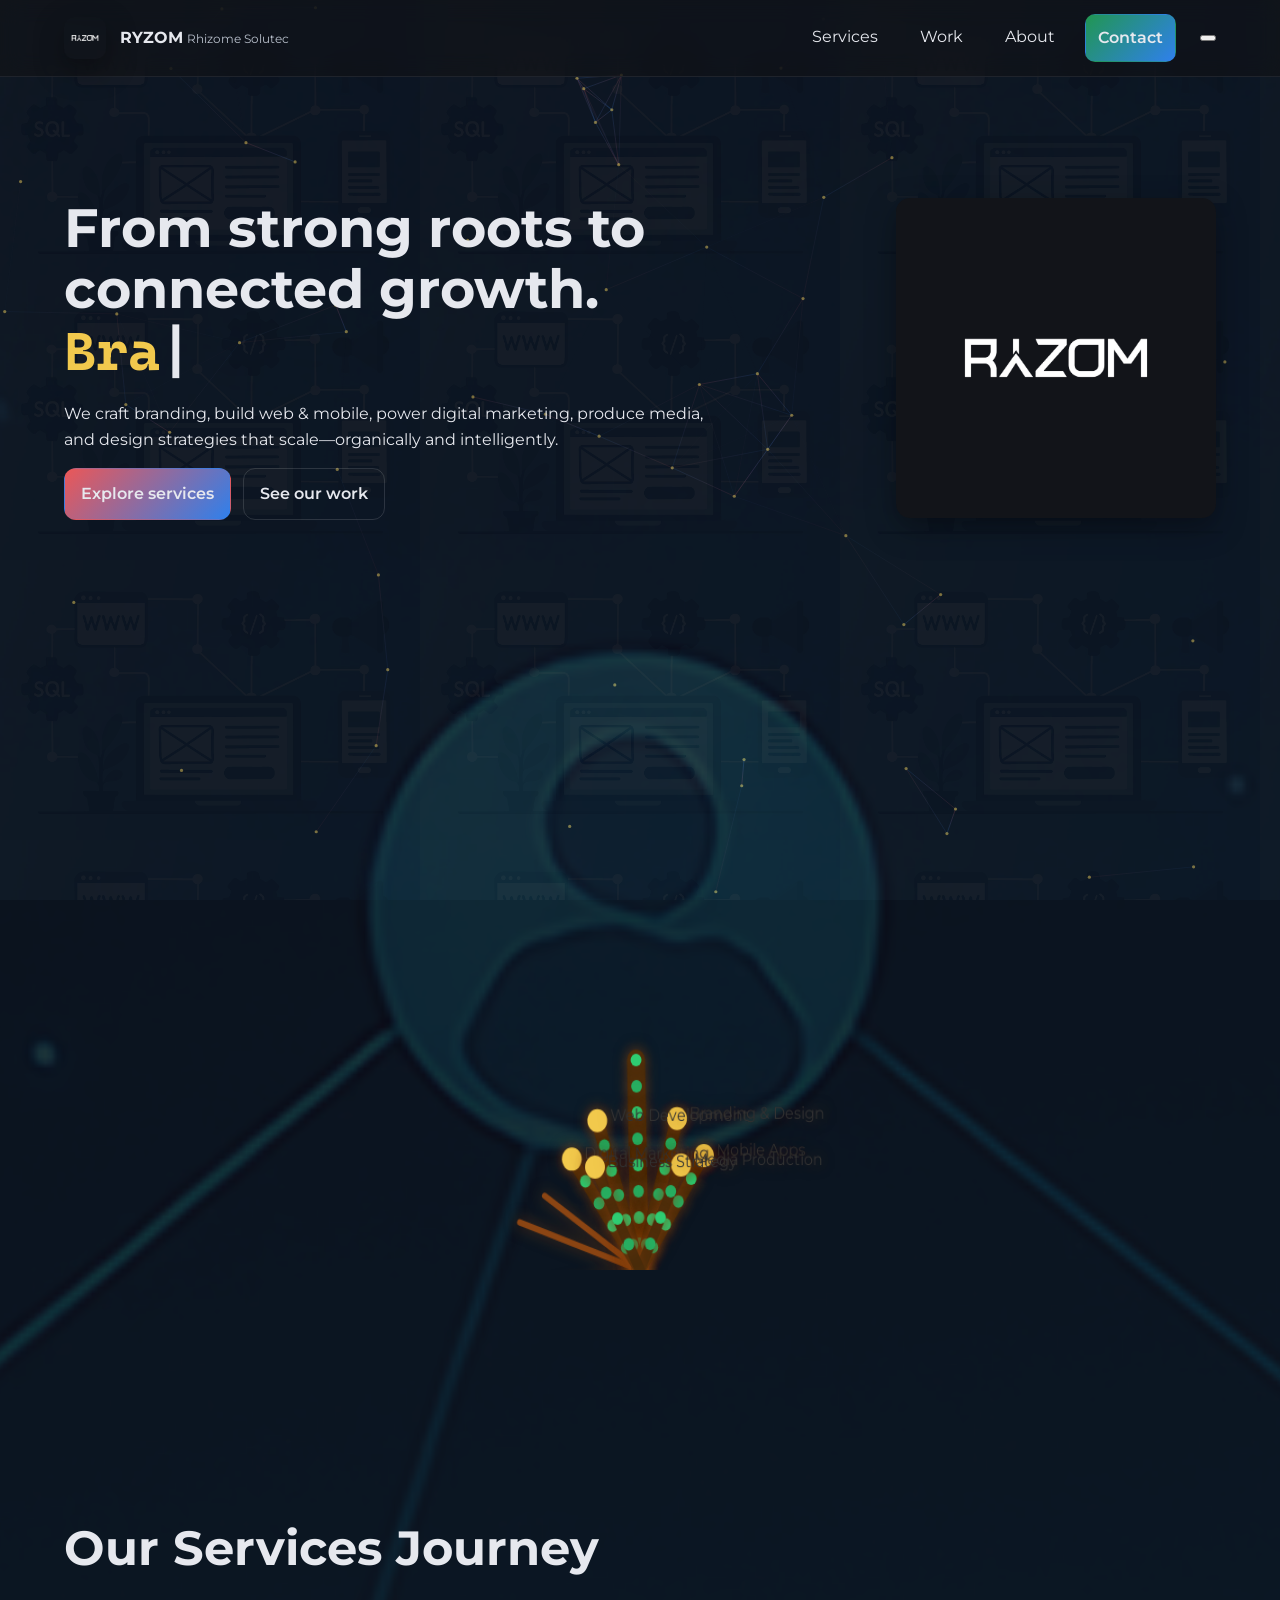
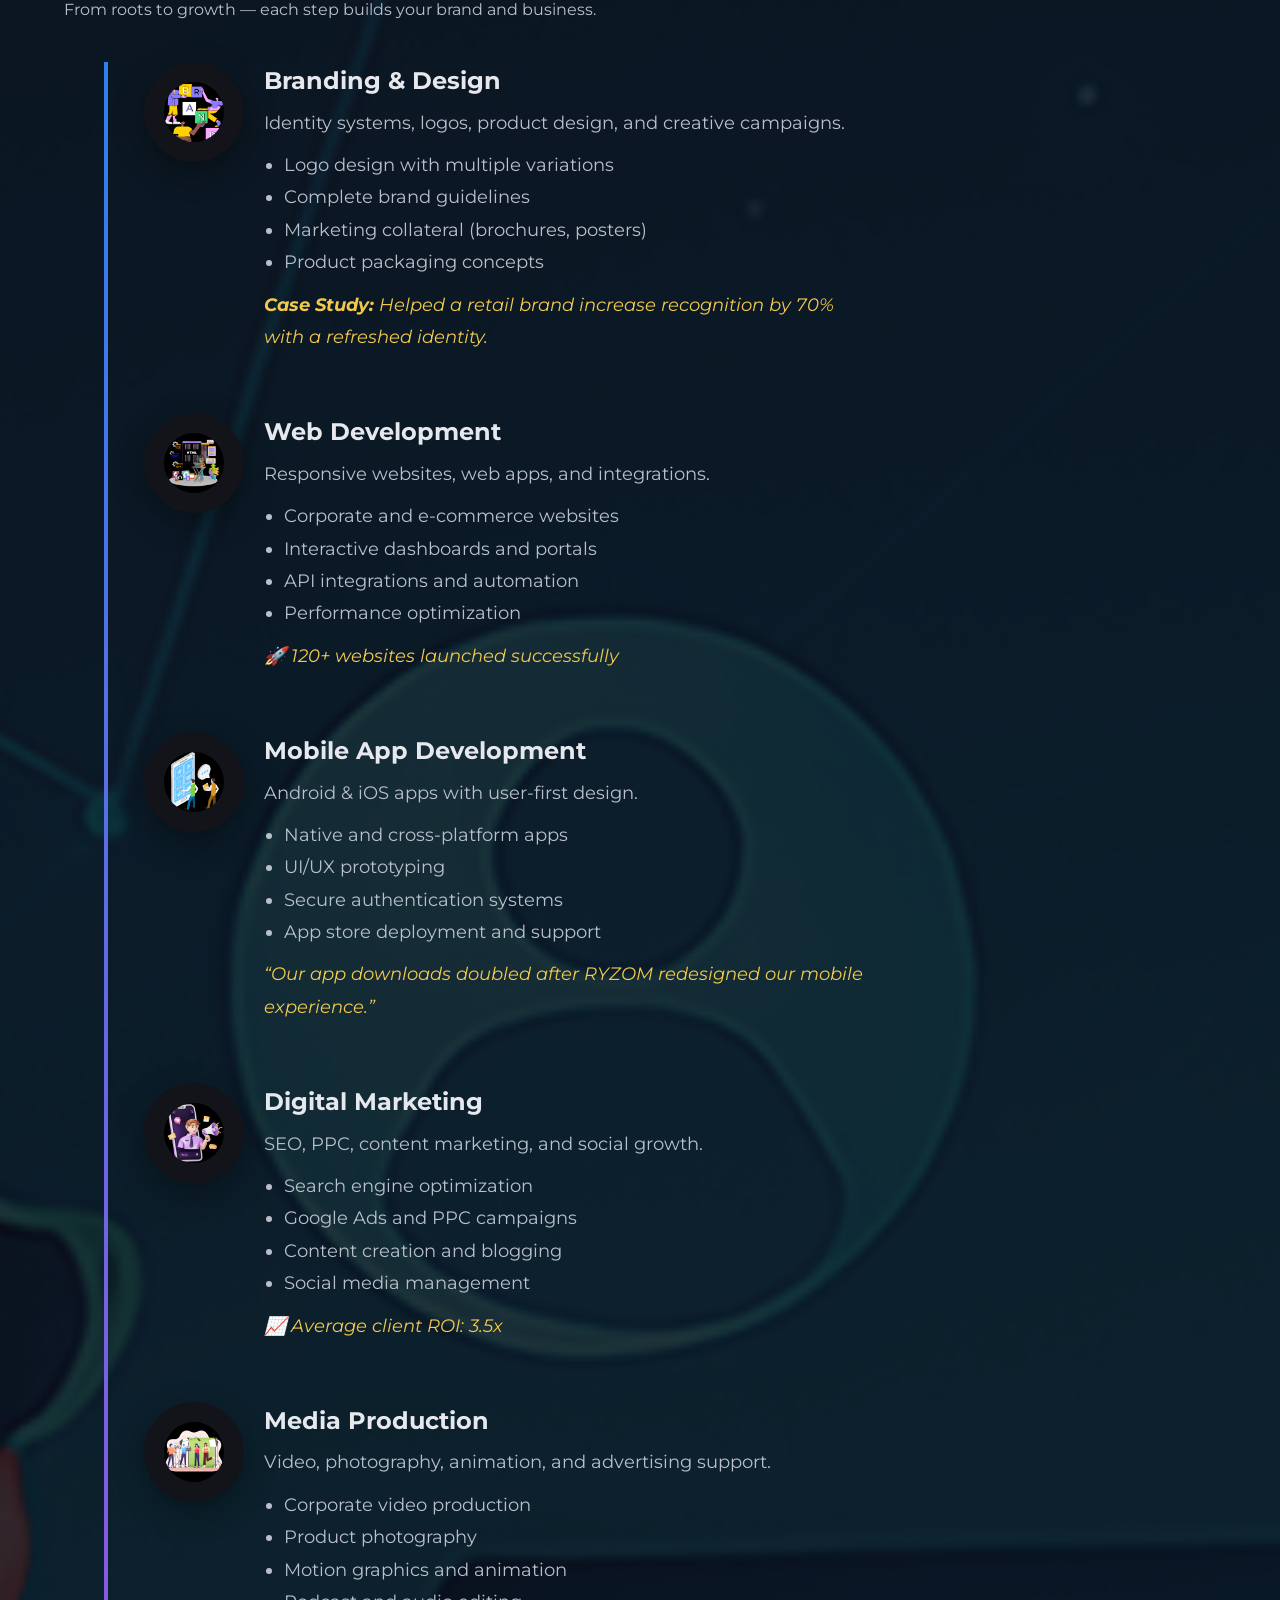
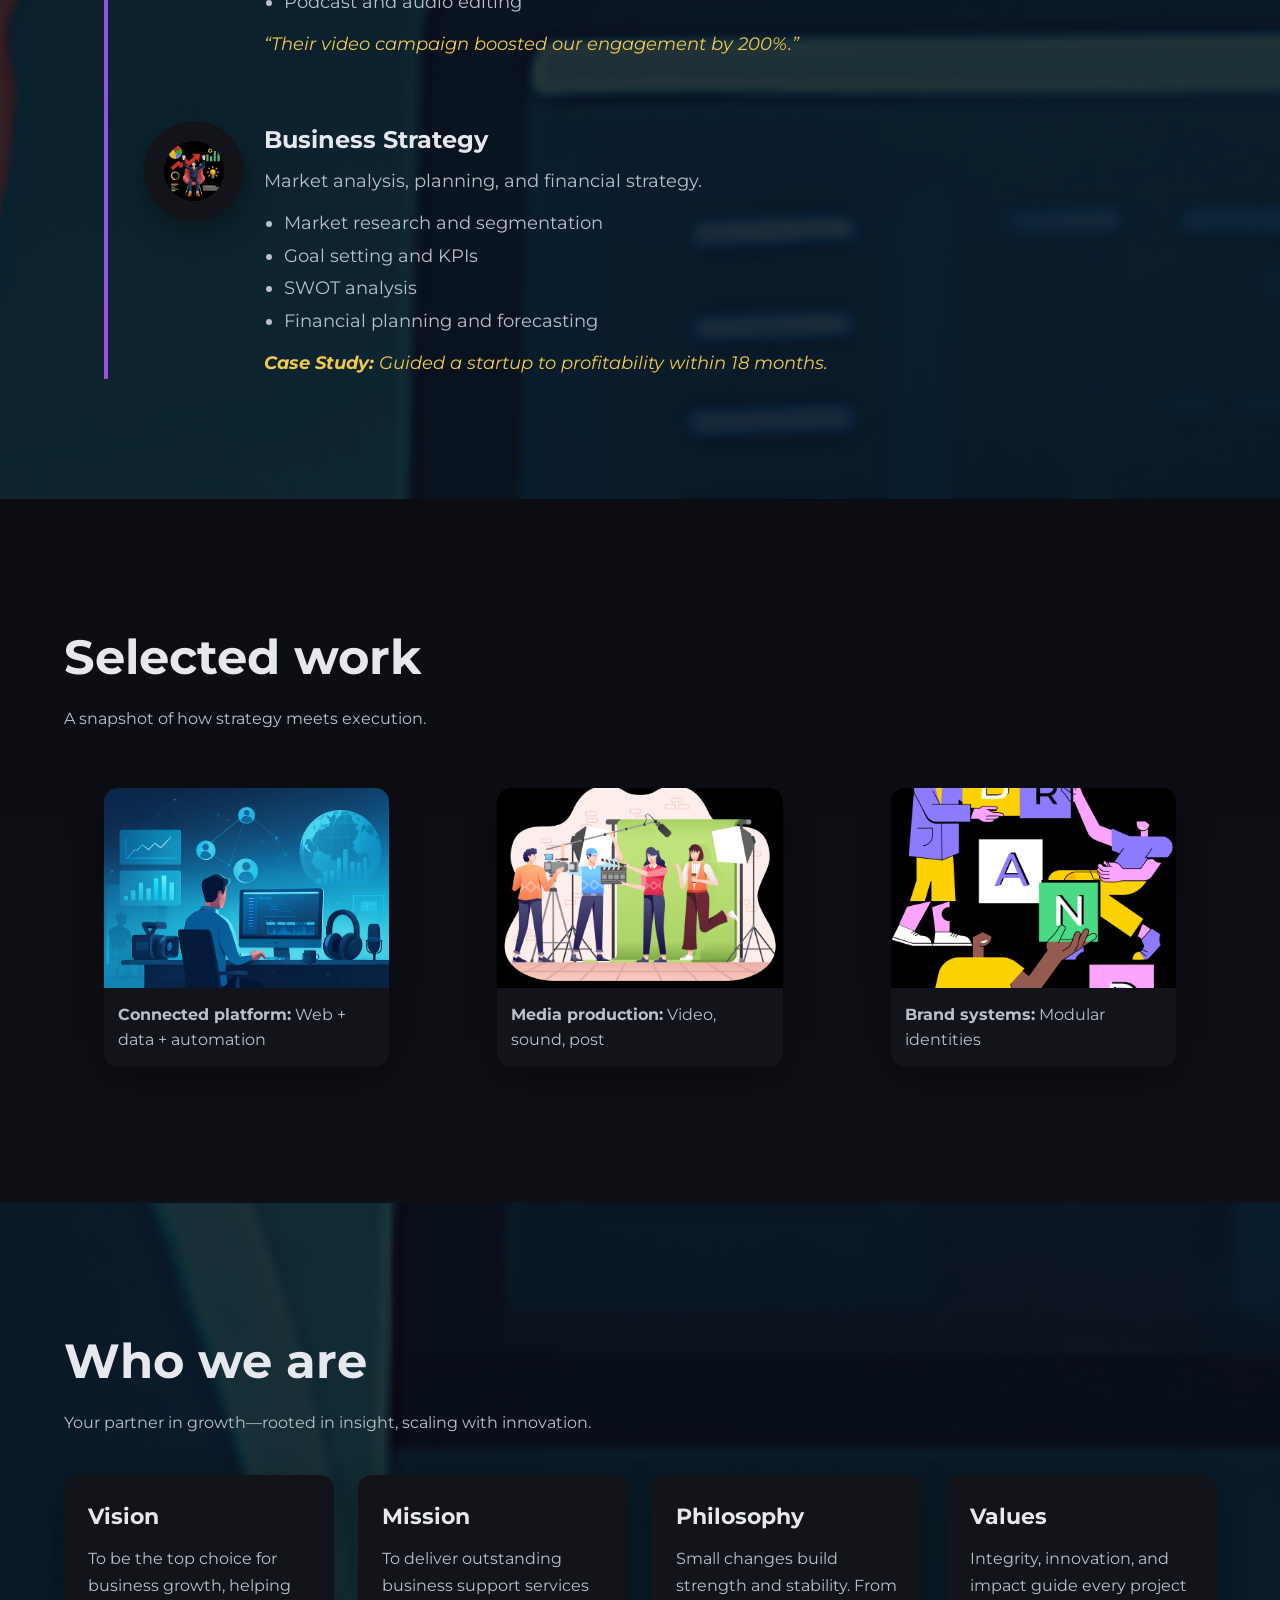
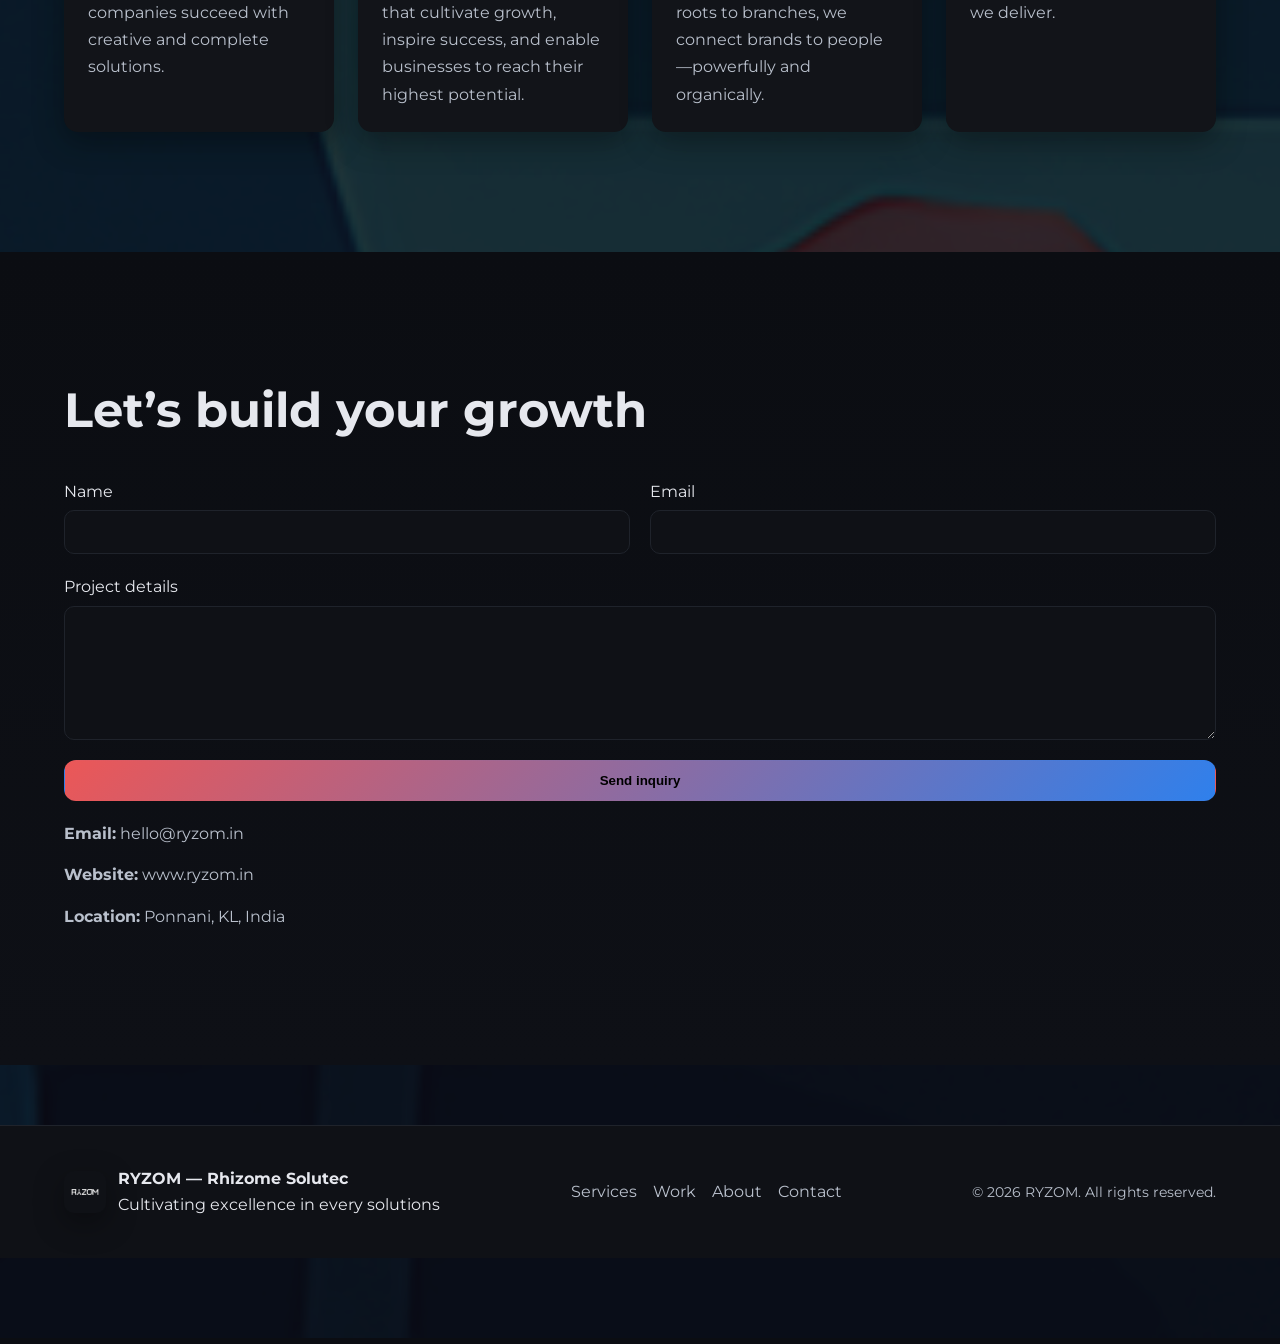
==== commit 96768ebb: "Remove extra closing section tag in index.html Removed an unnecessary closing section tag." ====
--- a/index.html
+++ b/index.html
@@ -54,14 +54,11 @@
       </div>
       <div class="hero-media"><img src="company-logo.png" alt="RYZOM mark" class="hero-logo lift" /></div>
     </div>
-  </section>
 <section id="growth-tree" class="section">
   <div class="container">
     <canvas id="treeCanvas"></canvas>
   </div>
 </section>
-</section>
-    
   <!-- SERVICES TIMELINE -->
   <section id="services" class="section">
     <div class="container">
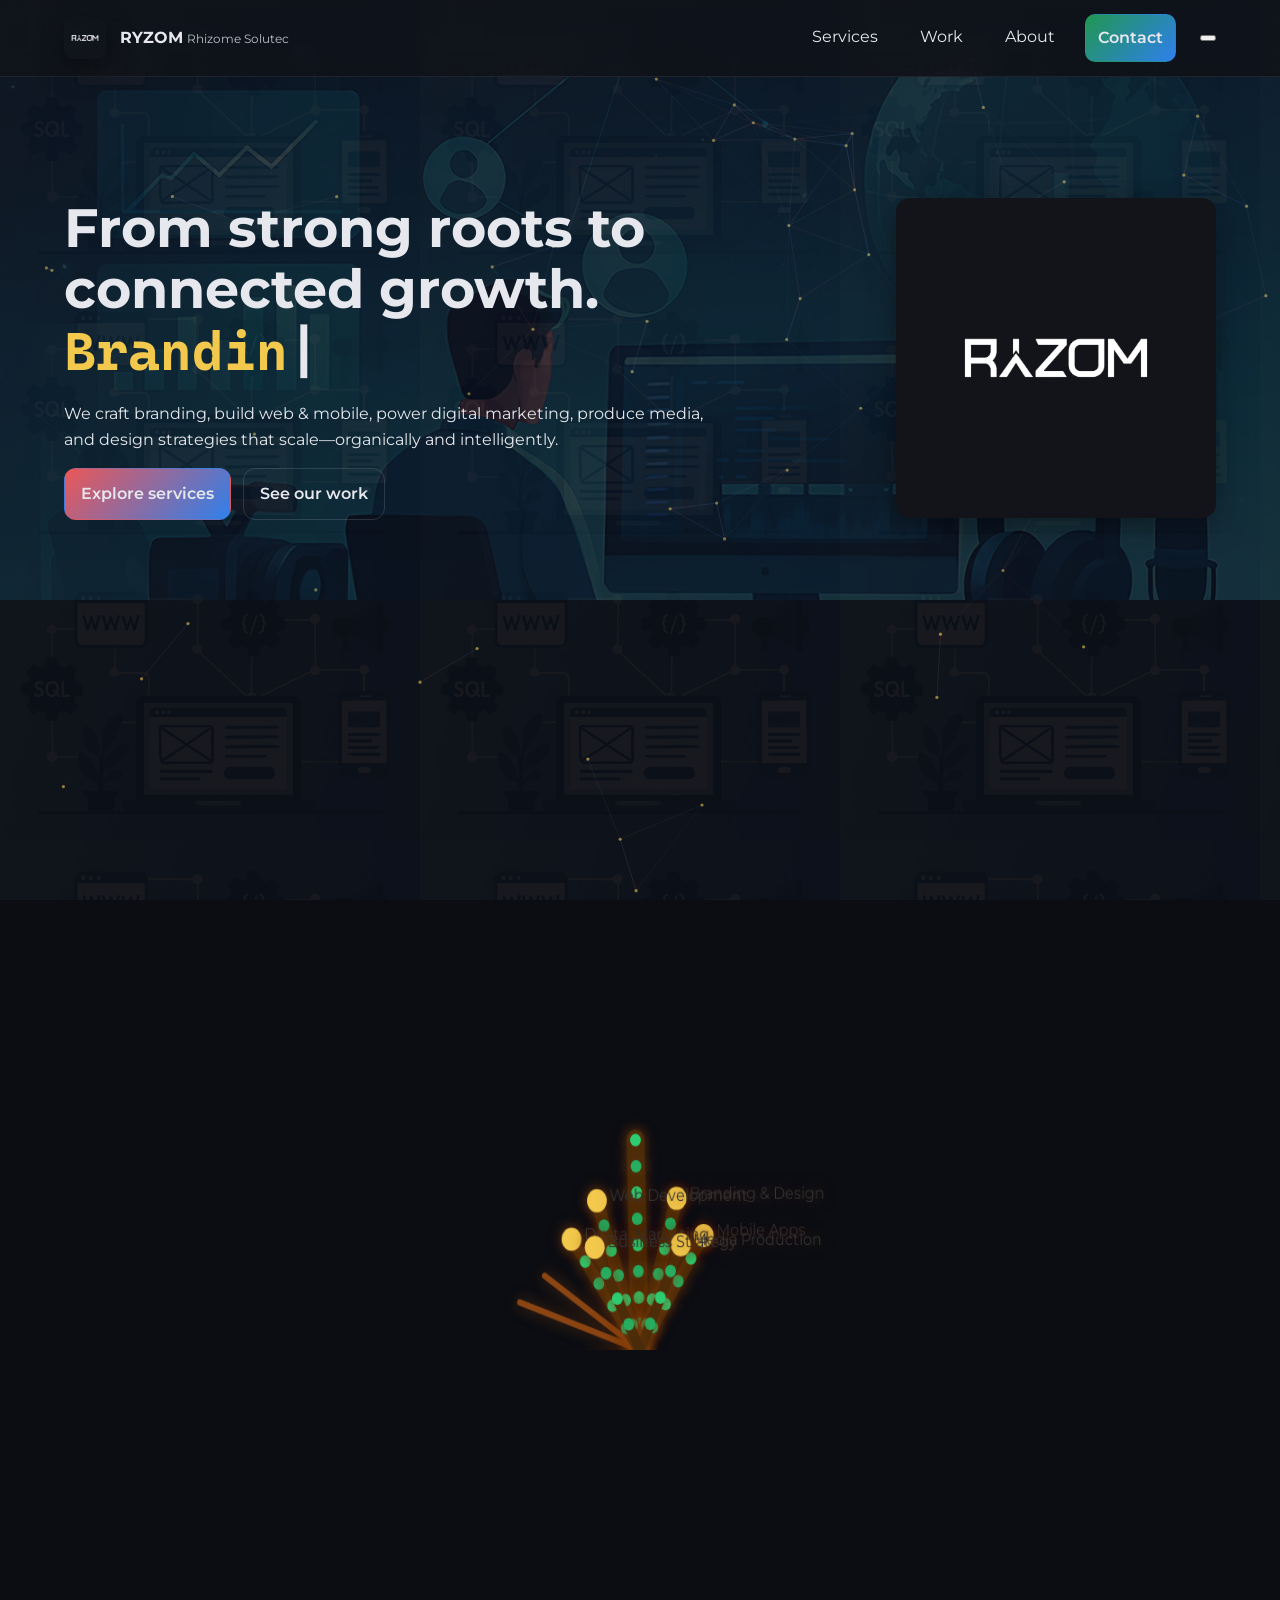
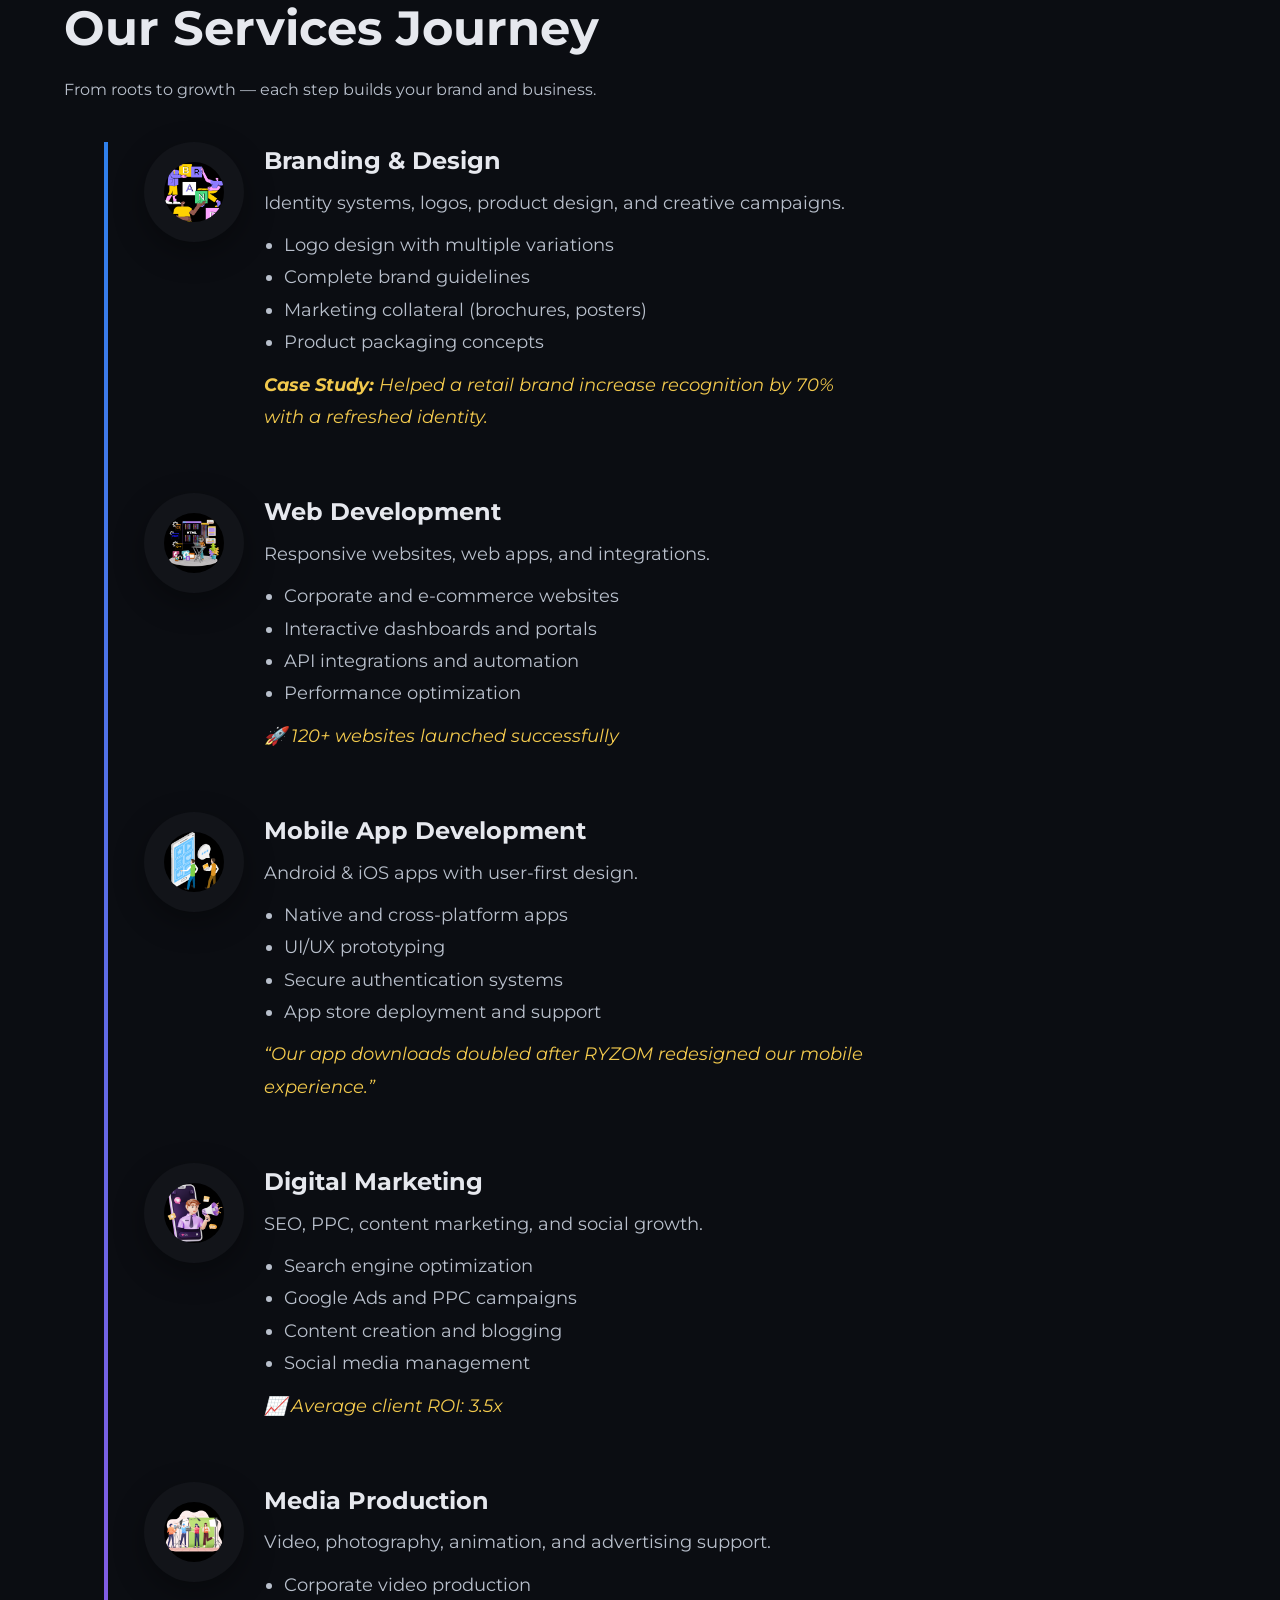
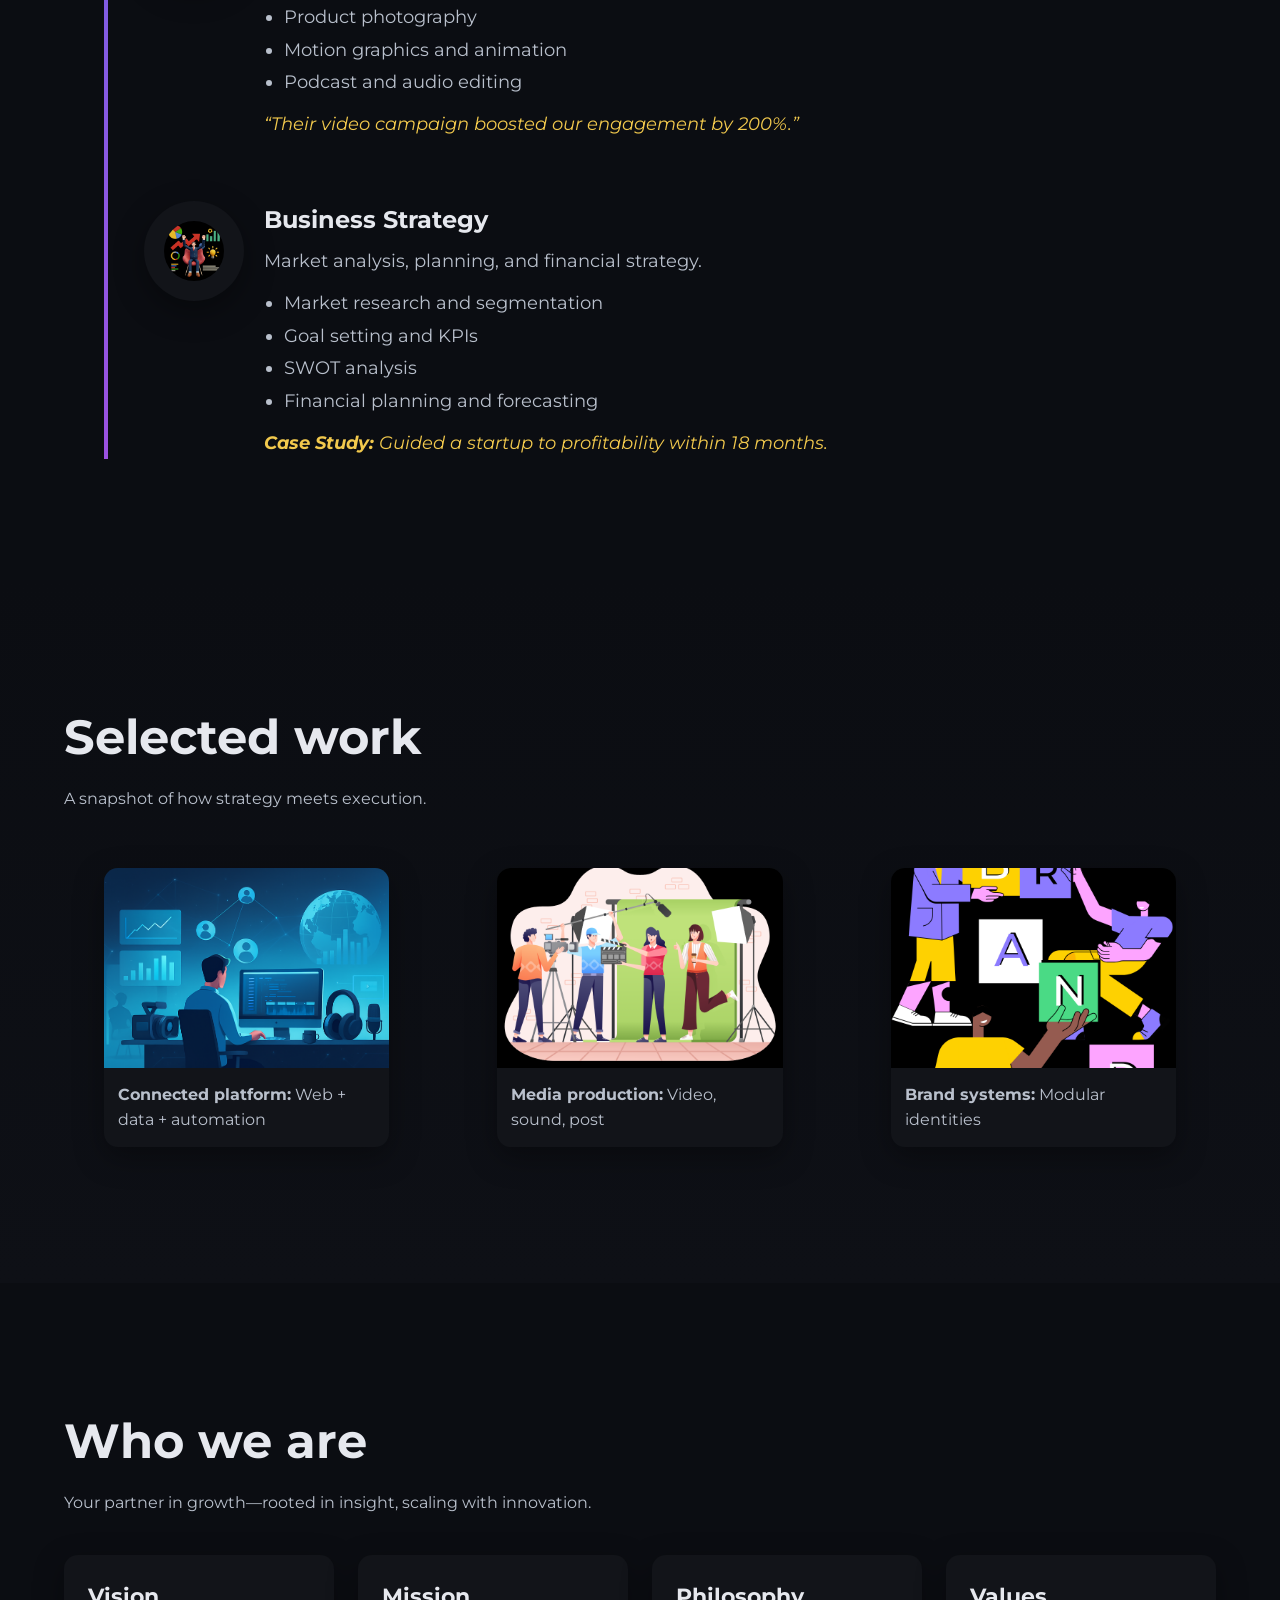
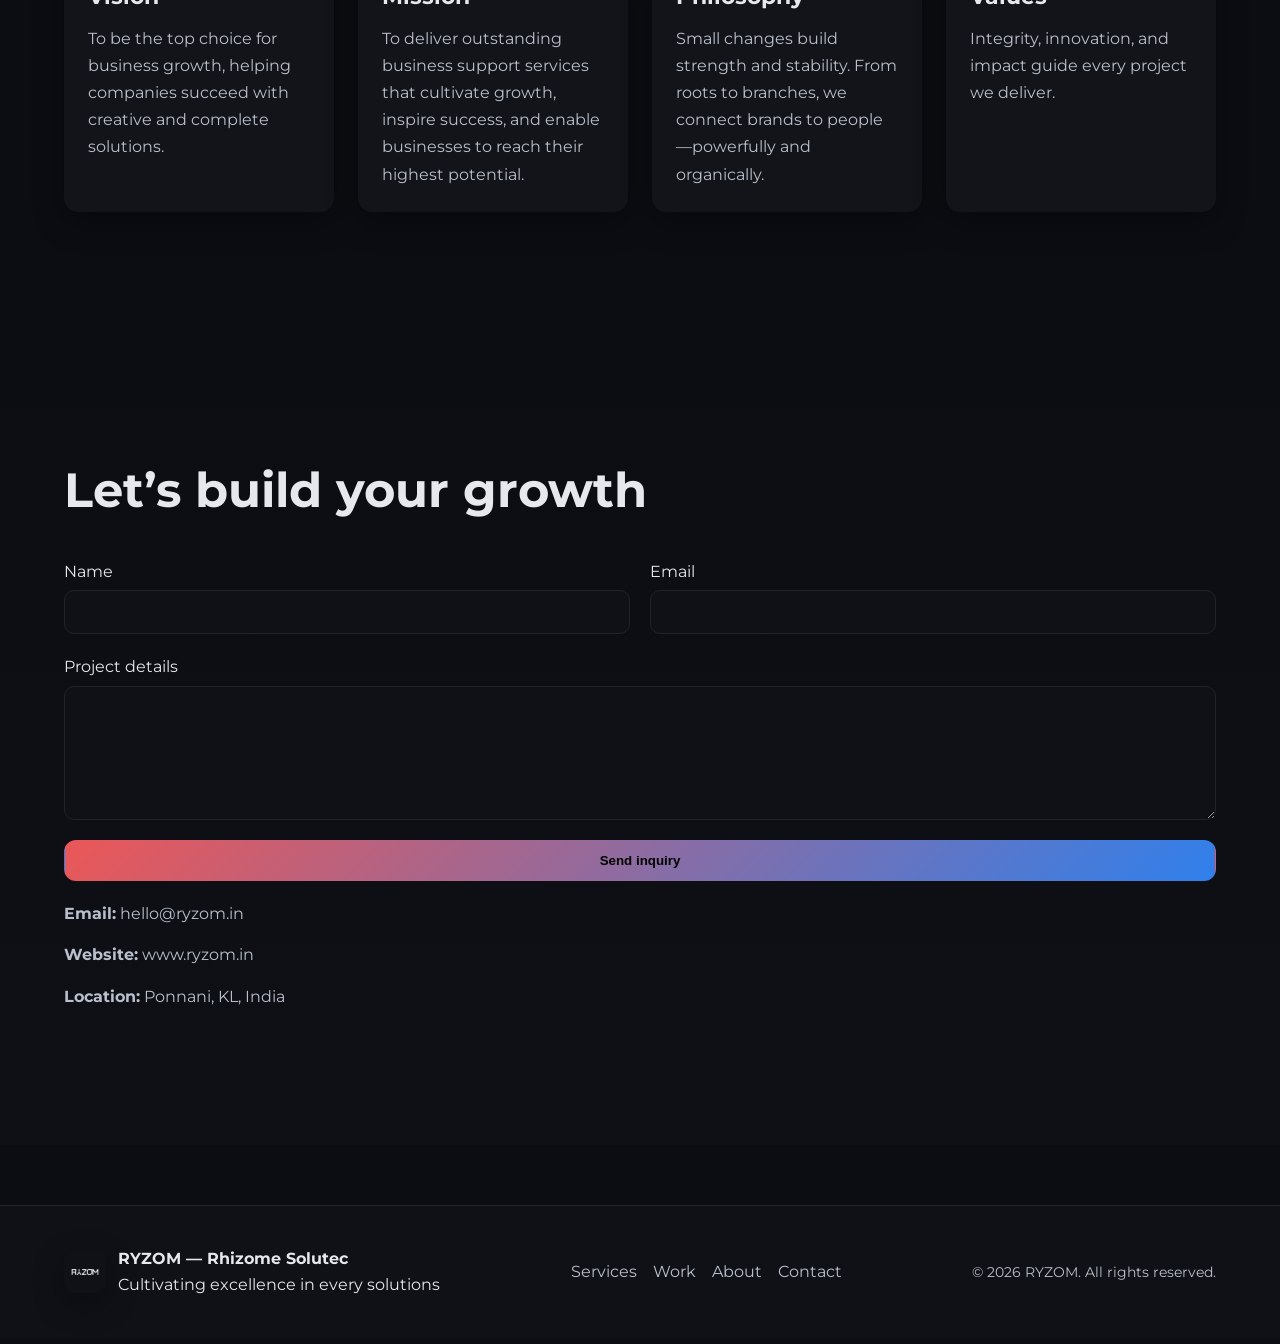
==== commit 2014b315: "Update index.html" ====
--- a/index.html
+++ b/index.html
@@ -54,6 +54,7 @@
       </div>
       <div class="hero-media"><img src="company-logo.png" alt="RYZOM mark" class="hero-logo lift" /></div>
     </div>
+    </section>
 <section id="growth-tree" class="section">
   <div class="container">
     <canvas id="treeCanvas"></canvas>
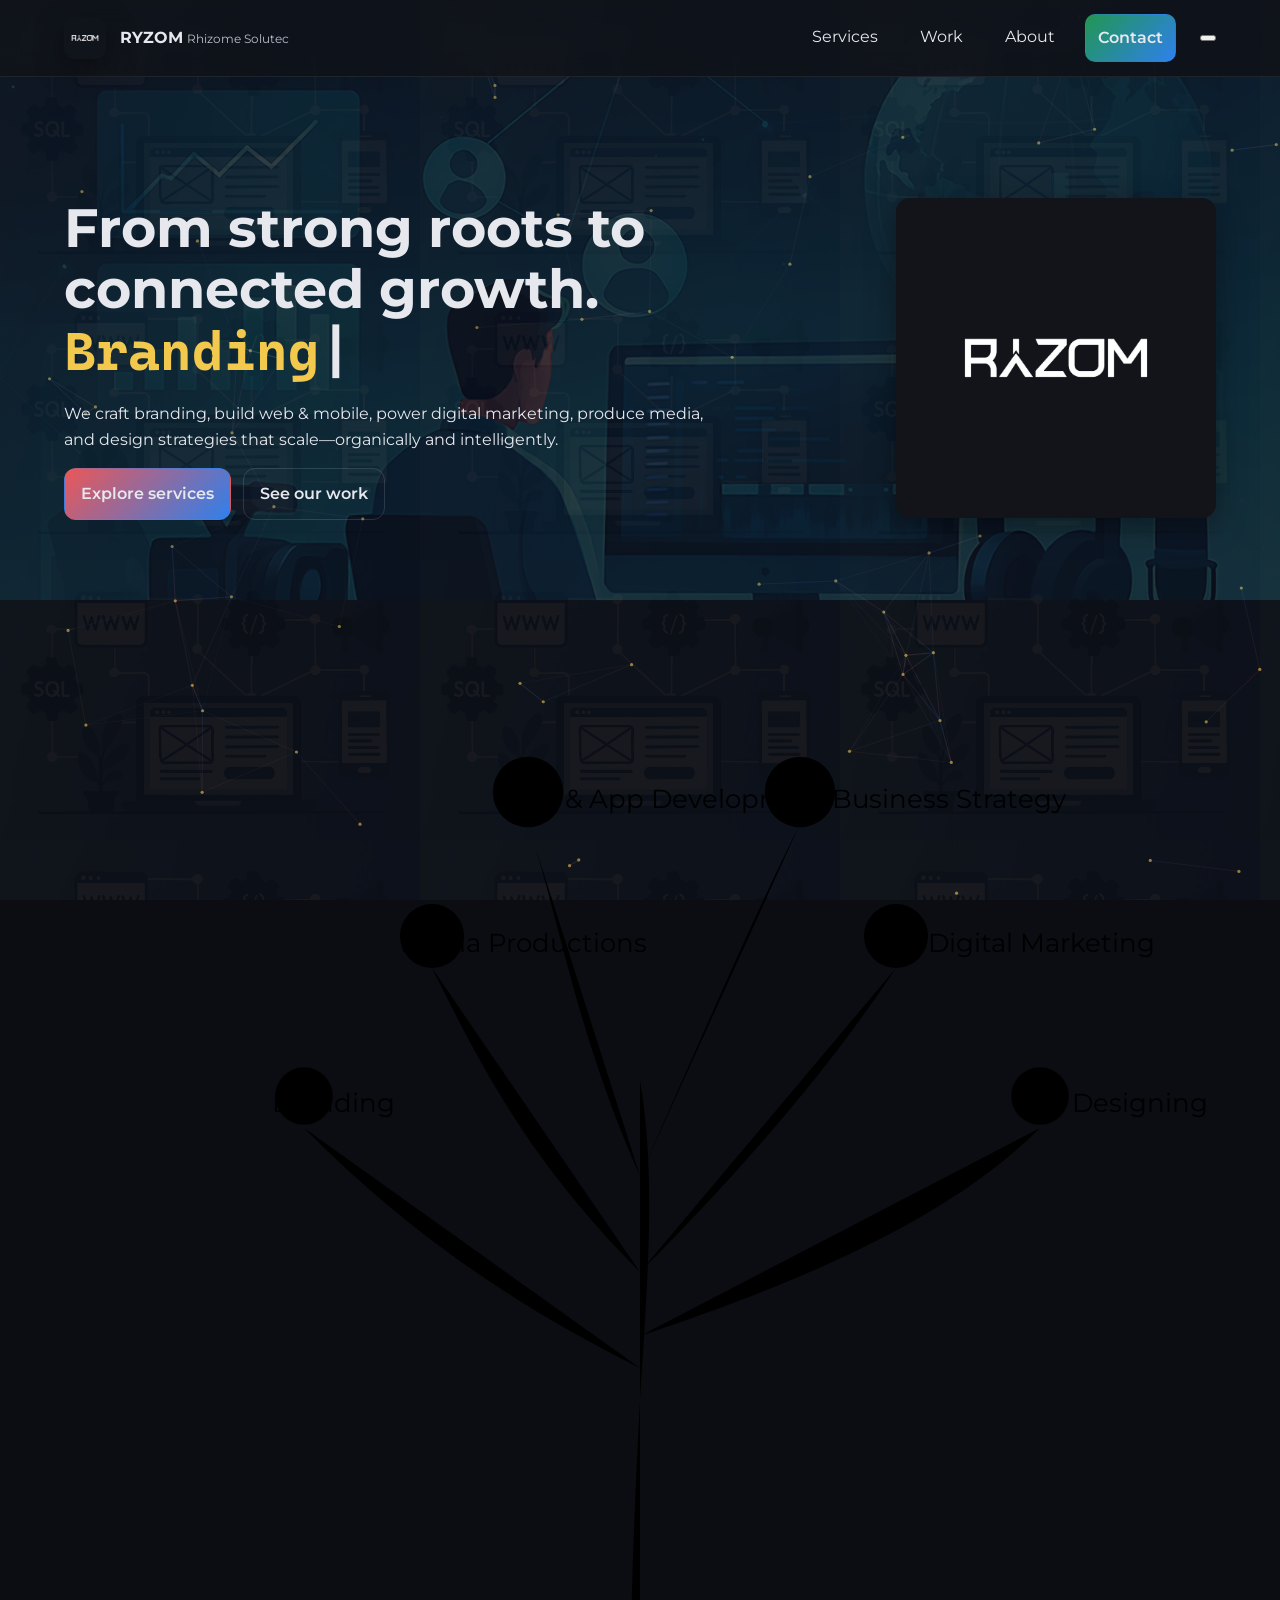
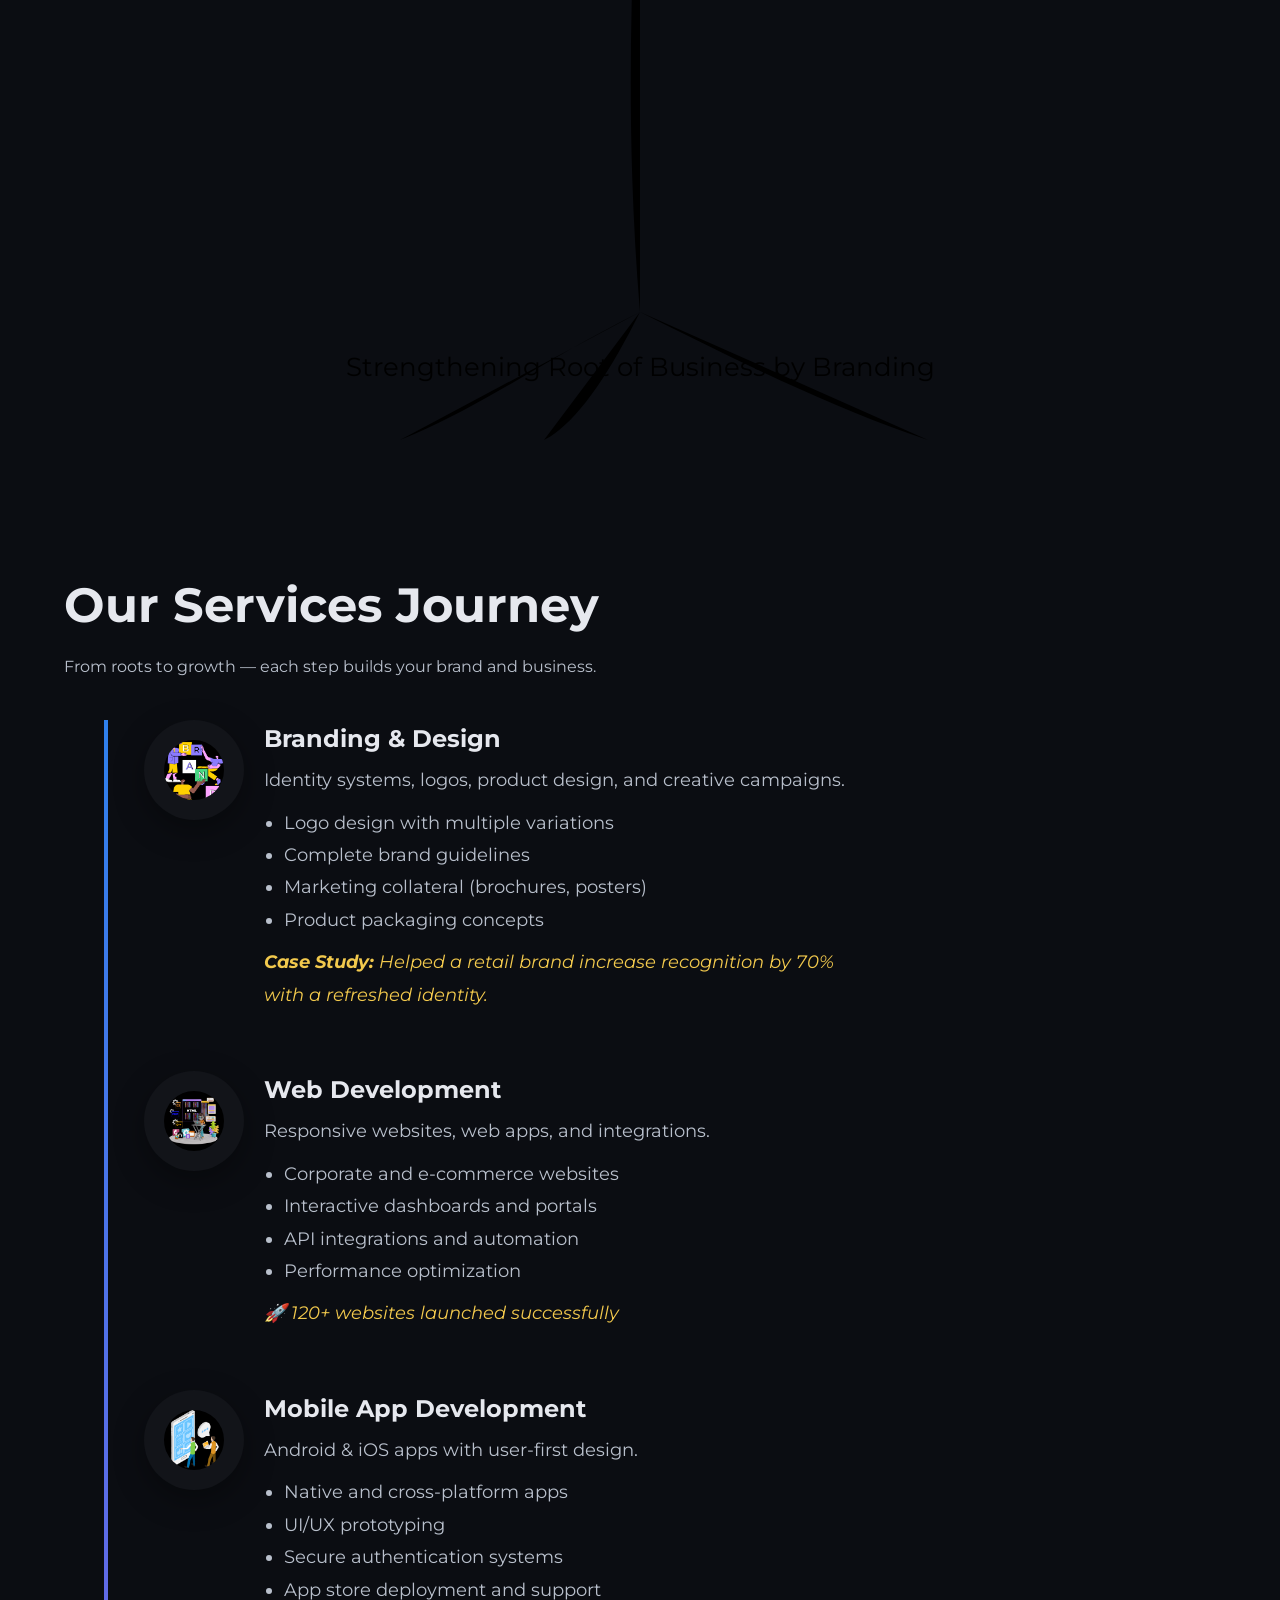
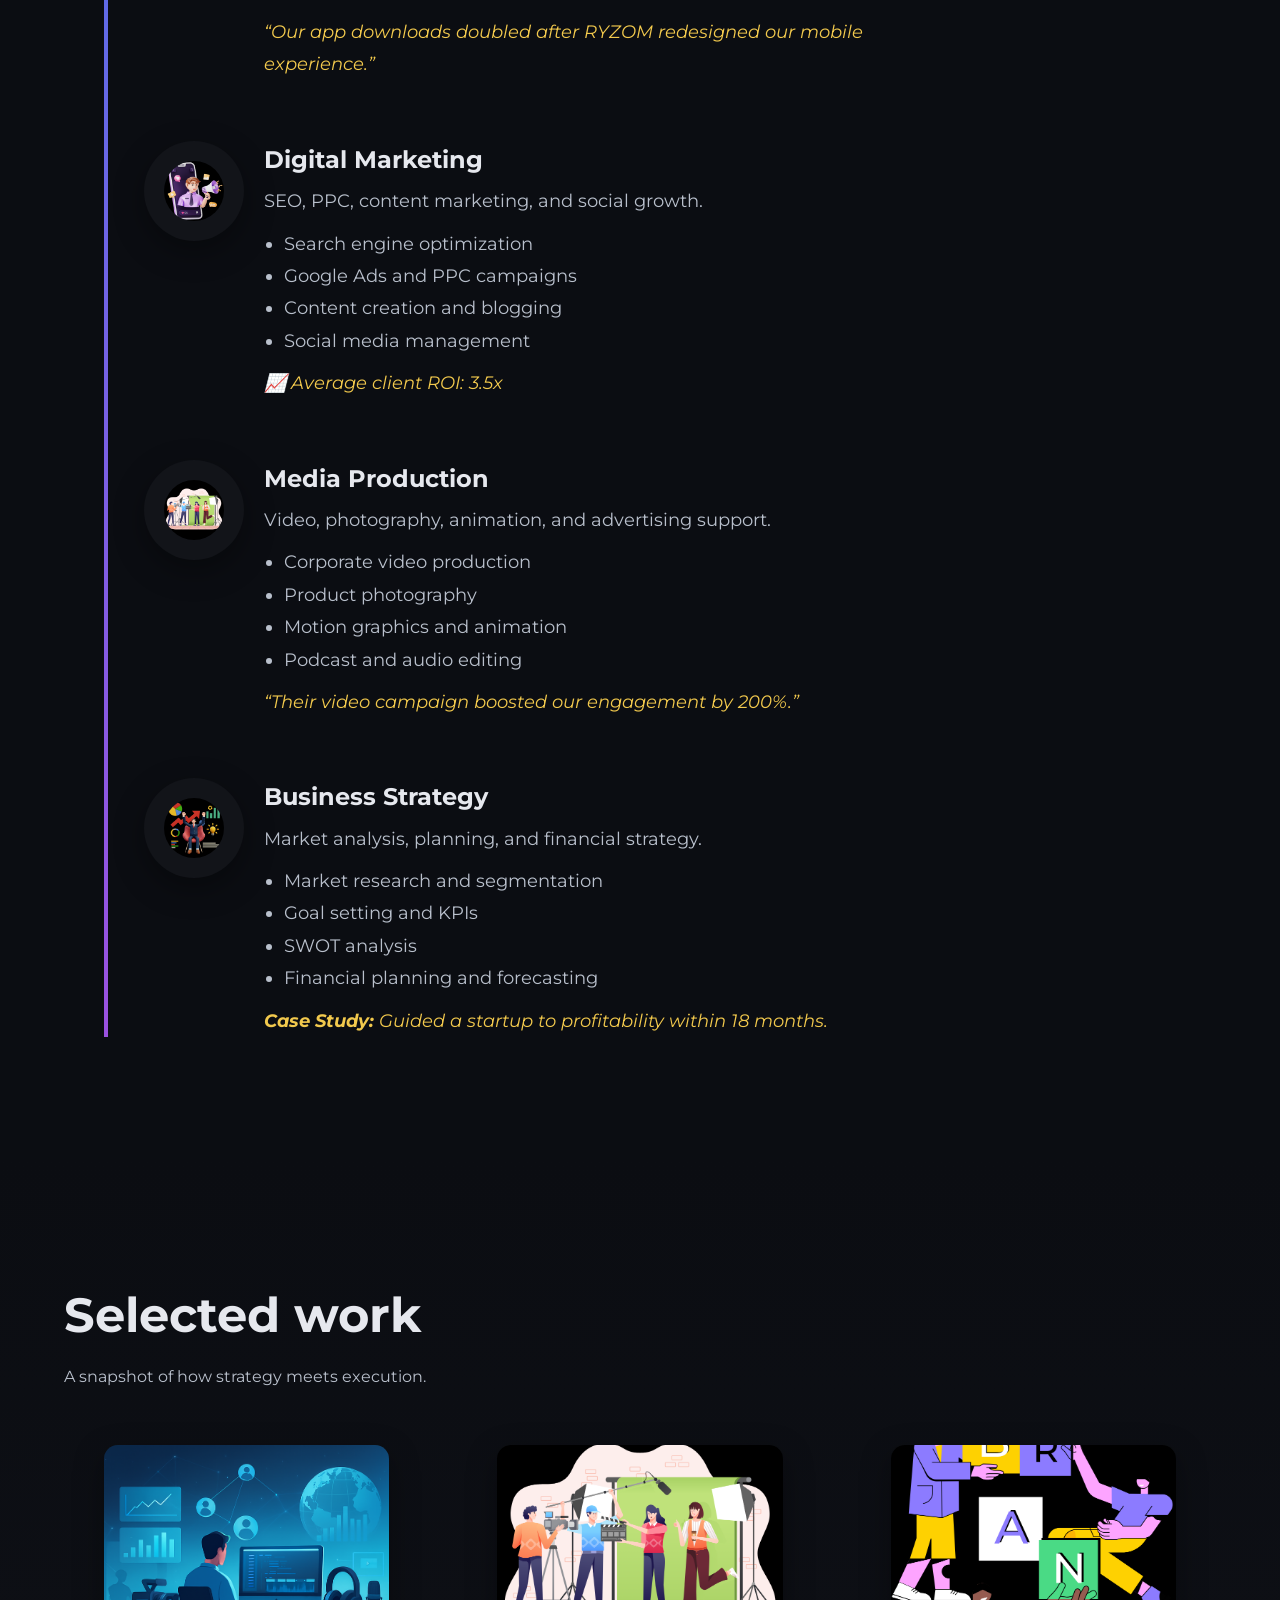
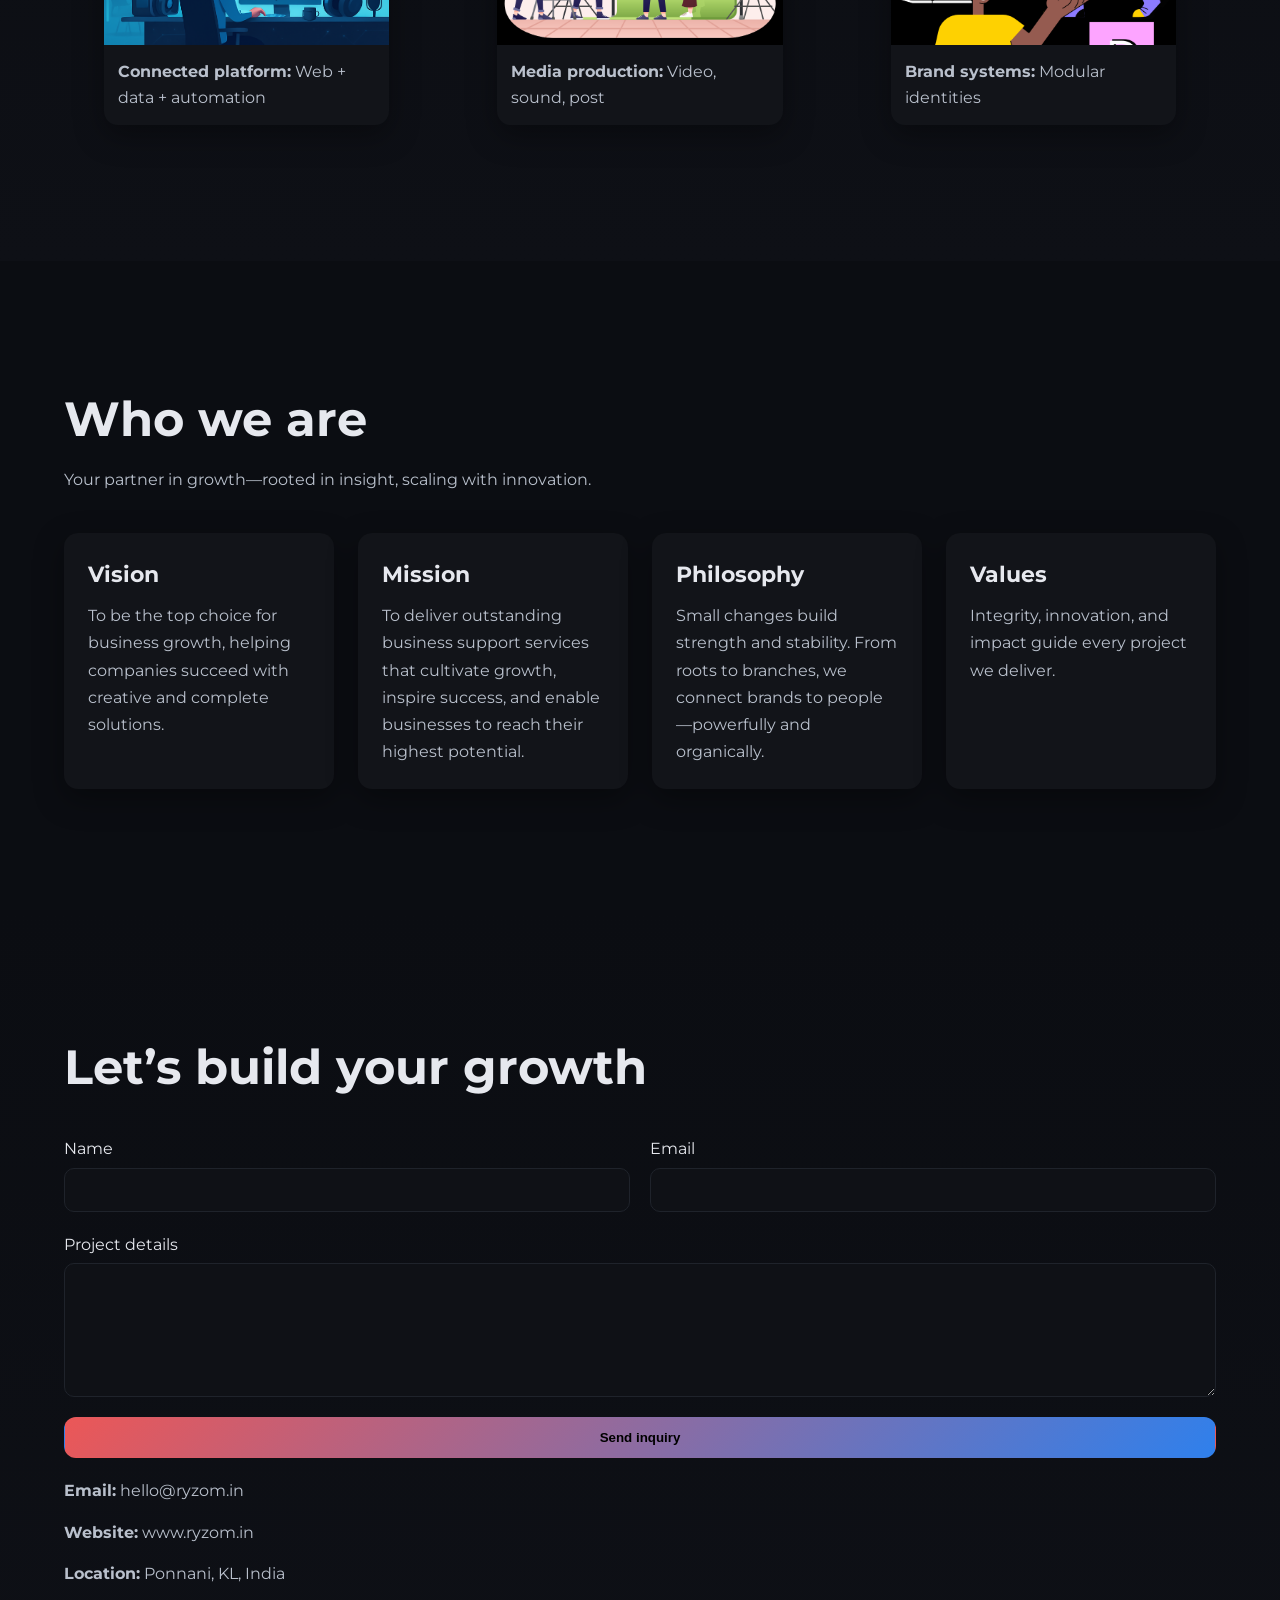
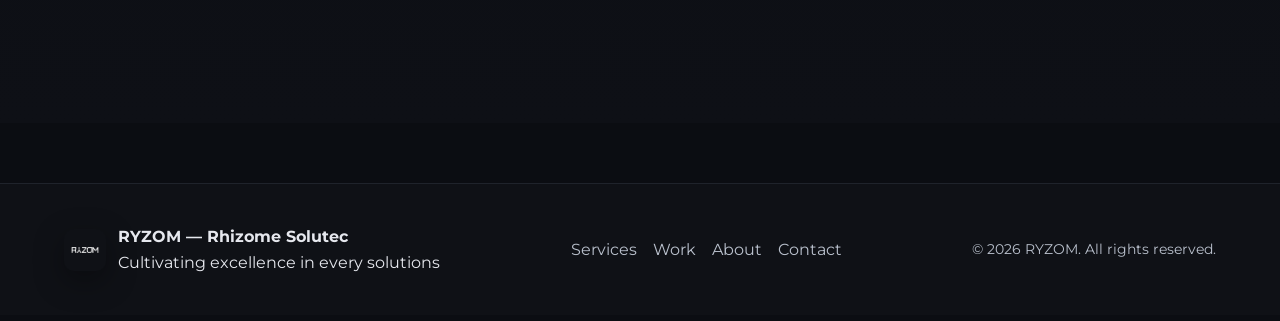
==== commit 3eaf183e: "Add SVG tree structure for services section" ====
--- a/index.html
+++ b/index.html
@@ -55,11 +55,84 @@
       <div class="hero-media"><img src="company-logo.png" alt="RYZOM mark" class="hero-logo lift" /></div>
     </div>
     </section>
-<section id="growth-tree" class="section">
-  <div class="container">
-    <canvas id="treeCanvas"></canvas>
-  </div>
-</section>
+<div class="tree-container">
+<svg viewBox="0 0 800 900" class="tree-svg" xmlns="http://www.w3.org/2000/svg">
+
+  <!-- ROOTS -->
+  <path id="roots" class="draw roots"
+    d="M400 820
+       C340 850 300 880 250 900
+       M400 820
+       C460 850 520 880 580 900
+       M400 820
+       C380 860 360 890 340 900" />
+
+  <!-- ROOT TEXT -->
+  <text x="400" y="860" text-anchor="middle" class="root-text">
+    Strengthening Root of Business by Branding
+  </text>
+
+  <!-- TRUNK -->
+  <path id="trunk" class="draw trunk"
+    d="M400 820
+       C390 700 395 600 400 500
+       C405 420 410 360 400 300" />
+
+  <!-- BRANCHES -->
+  <a href="/branding">
+    <path class="draw branch"
+      d="M400 480
+         C300 430 240 380 190 330" />
+    <text x="170" y="320" class="service">Branding</text>
+  </a>
+
+  <a href="/designing">
+    <path class="draw branch"
+      d="M400 460
+         C520 420 600 380 650 330" />
+    <text x="670" y="320" class="service">Designing</text>
+  </a>
+
+  <a href="/media-productions">
+    <path class="draw branch"
+      d="M400 420
+         C330 350 300 290 270 230" />
+    <text x="250" y="220" class="service">Media Productions</text>
+  </a>
+
+  <a href="/digital-marketing">
+    <path class="draw branch"
+      d="M400 420
+         C470 350 520 290 560 230" />
+    <text x="580" y="220" class="service">Digital Marketing</text>
+  </a>
+
+  <a href="/web-app-development">
+    <path class="draw branch"
+      d="M400 360
+         C360 270 350 200 330 140" />
+    <text x="310" y="130" class="service">Web & App Development</text>
+  </a>
+
+  <a href="/business-strategy">
+    <path class="draw branch"
+      d="M400 360
+         C440 270 470 200 500 140" />
+    <text x="520" y="130" class="service">Business Strategy</text>
+  </a>
+
+  <!-- LEAF CLUSTERS -->
+  <g class="leaves">
+    <circle cx="190" cy="310" r="18"/>
+    <circle cx="650" cy="310" r="18"/>
+    <circle cx="270" cy="210" r="20"/>
+    <circle cx="560" cy="210" r="20"/>
+    <circle cx="330" cy="120" r="22"/>
+    <circle cx="500" cy="120" r="22"/>
+  </g>
+
+</svg>
+</div>
   <!-- SERVICES TIMELINE -->
   <section id="services" class="section">
     <div class="container">
--- a/styles.css
+++ b/styles.css
@@ -69,9 +69,12 @@
 
 #treeCanvas {
   width: 100%;
-  height: 70vh; /* responsive height */
+  height: 600px;
   display: block;
+  margin: 0 auto;
+  background: transparent;
 }
+
 /* TIMELINE */
 .timeline{display:flex;flex-direction:column;gap:60px;position:relative;margin-top:40px;padding-left:80px}
 .timeline::before{content:"";position:absolute;left:40px;top:0;bottom:0;width:4px;background:linear-gradient(var(--blue),var(--purple))}
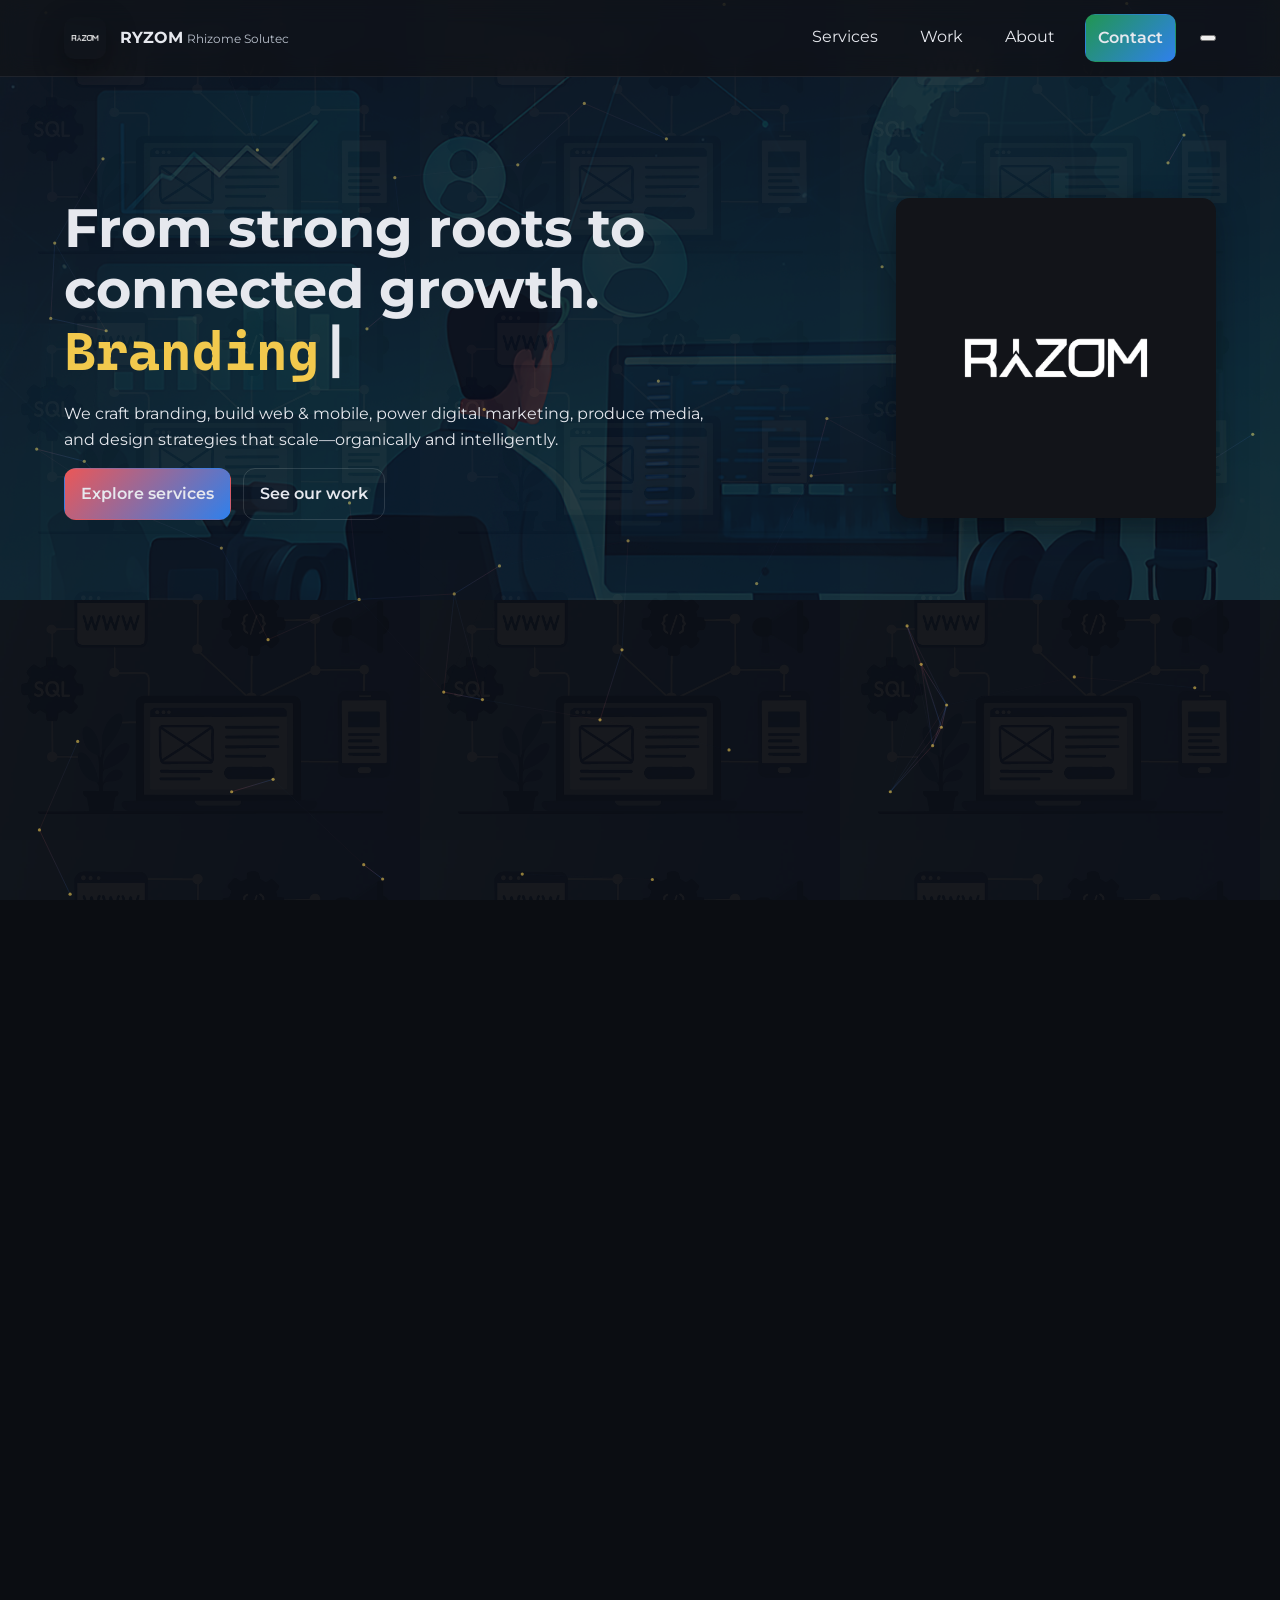
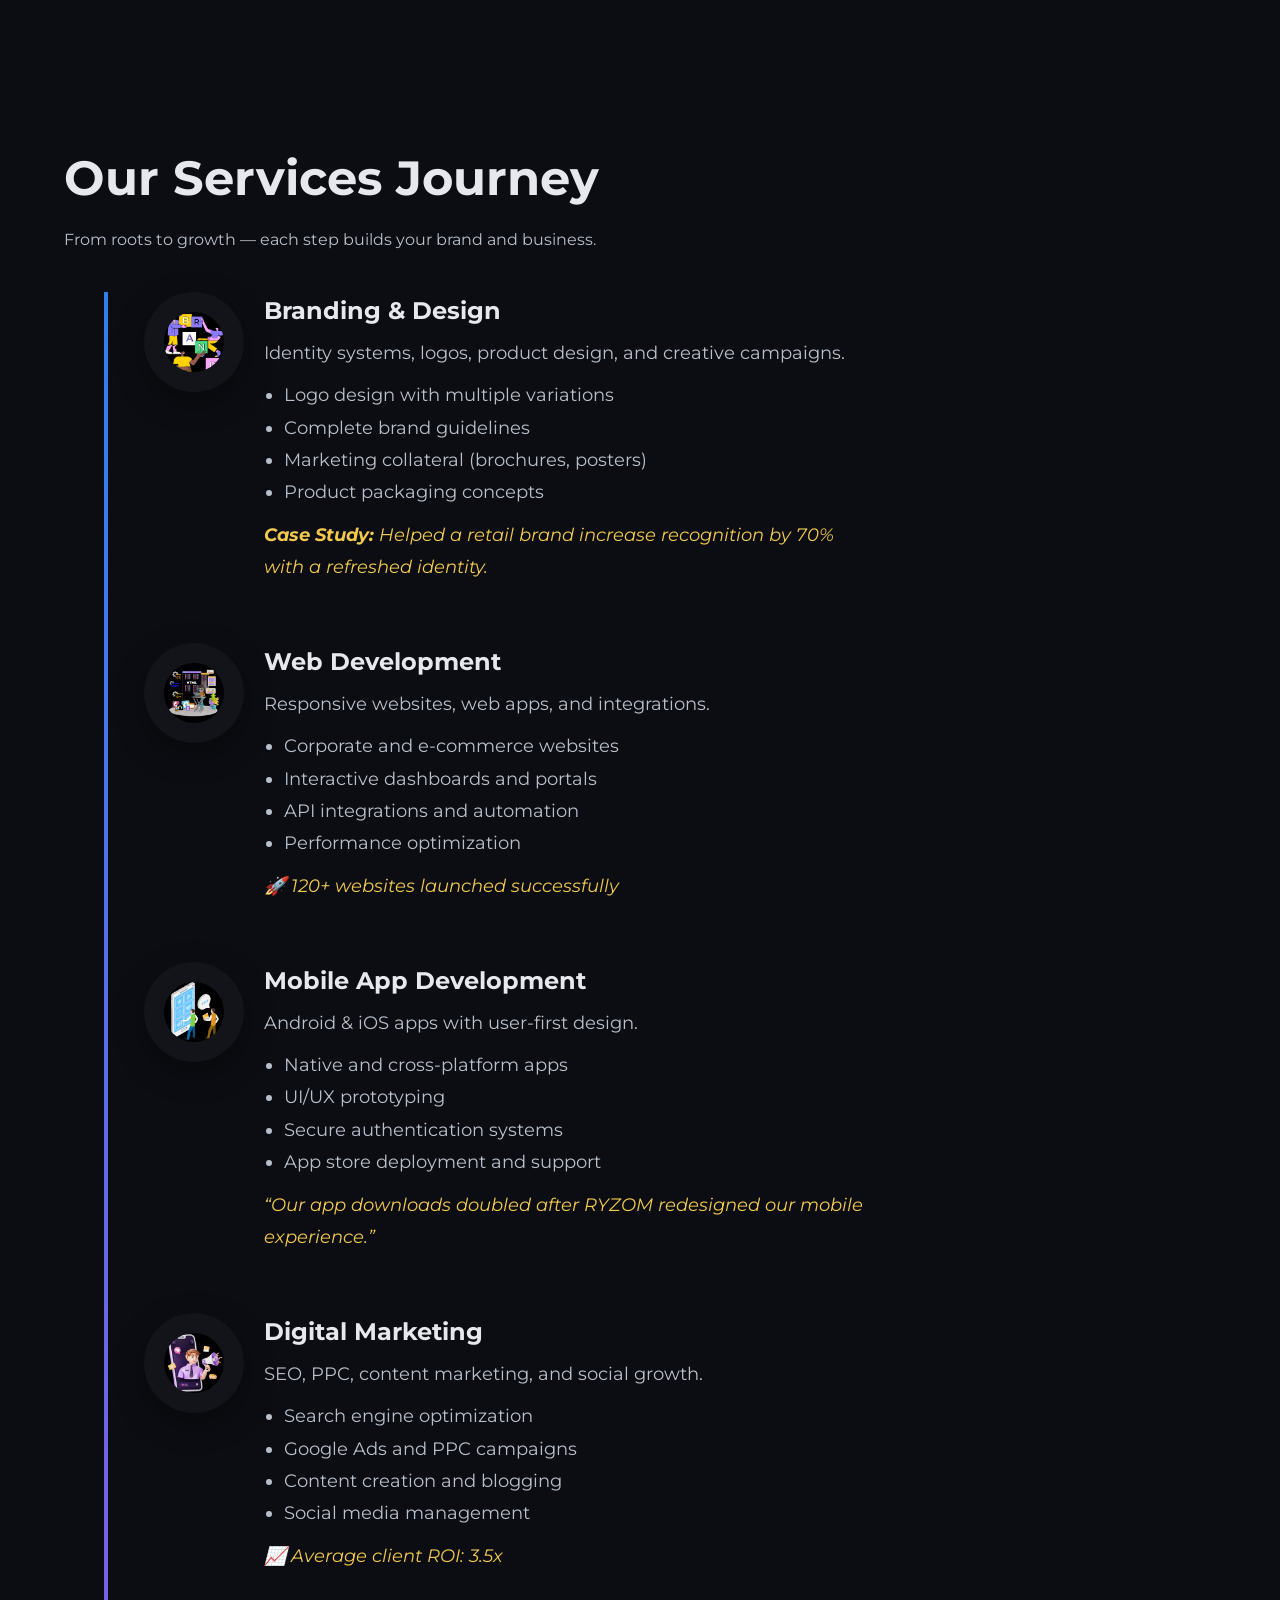
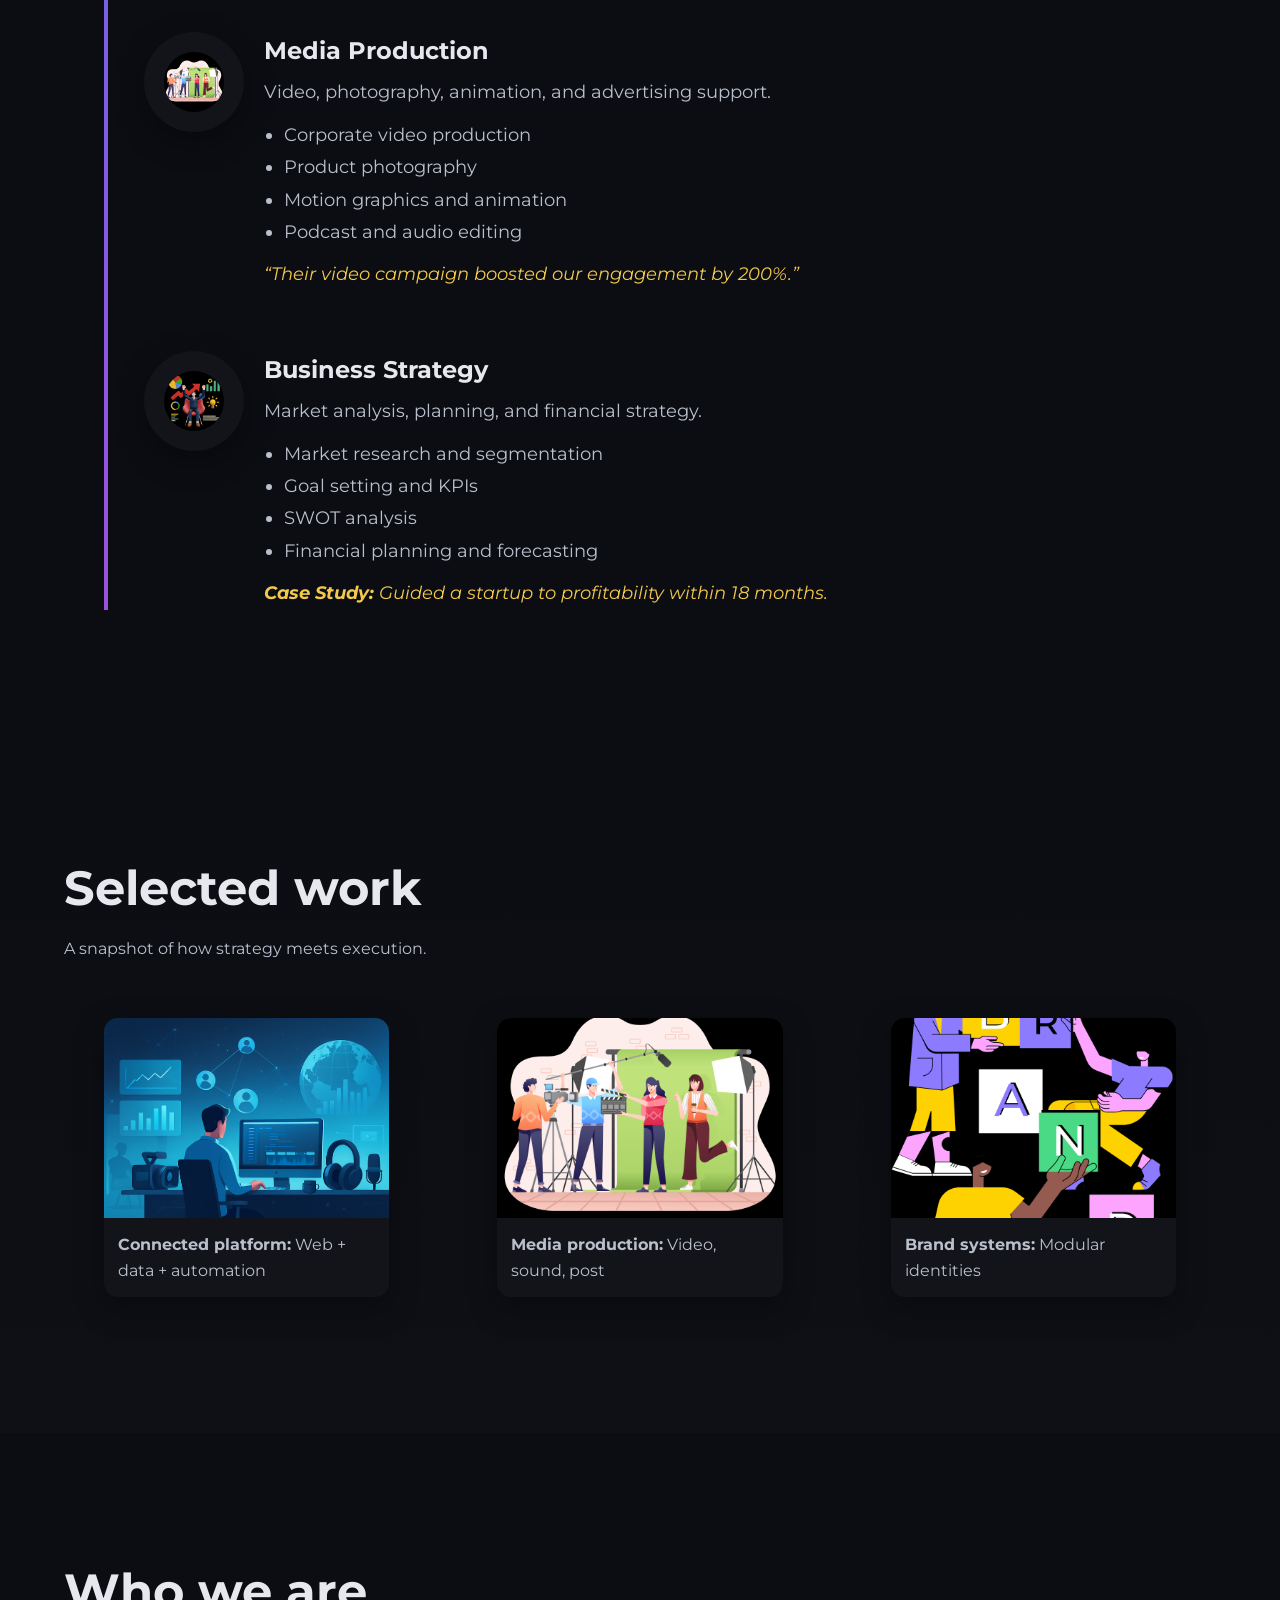
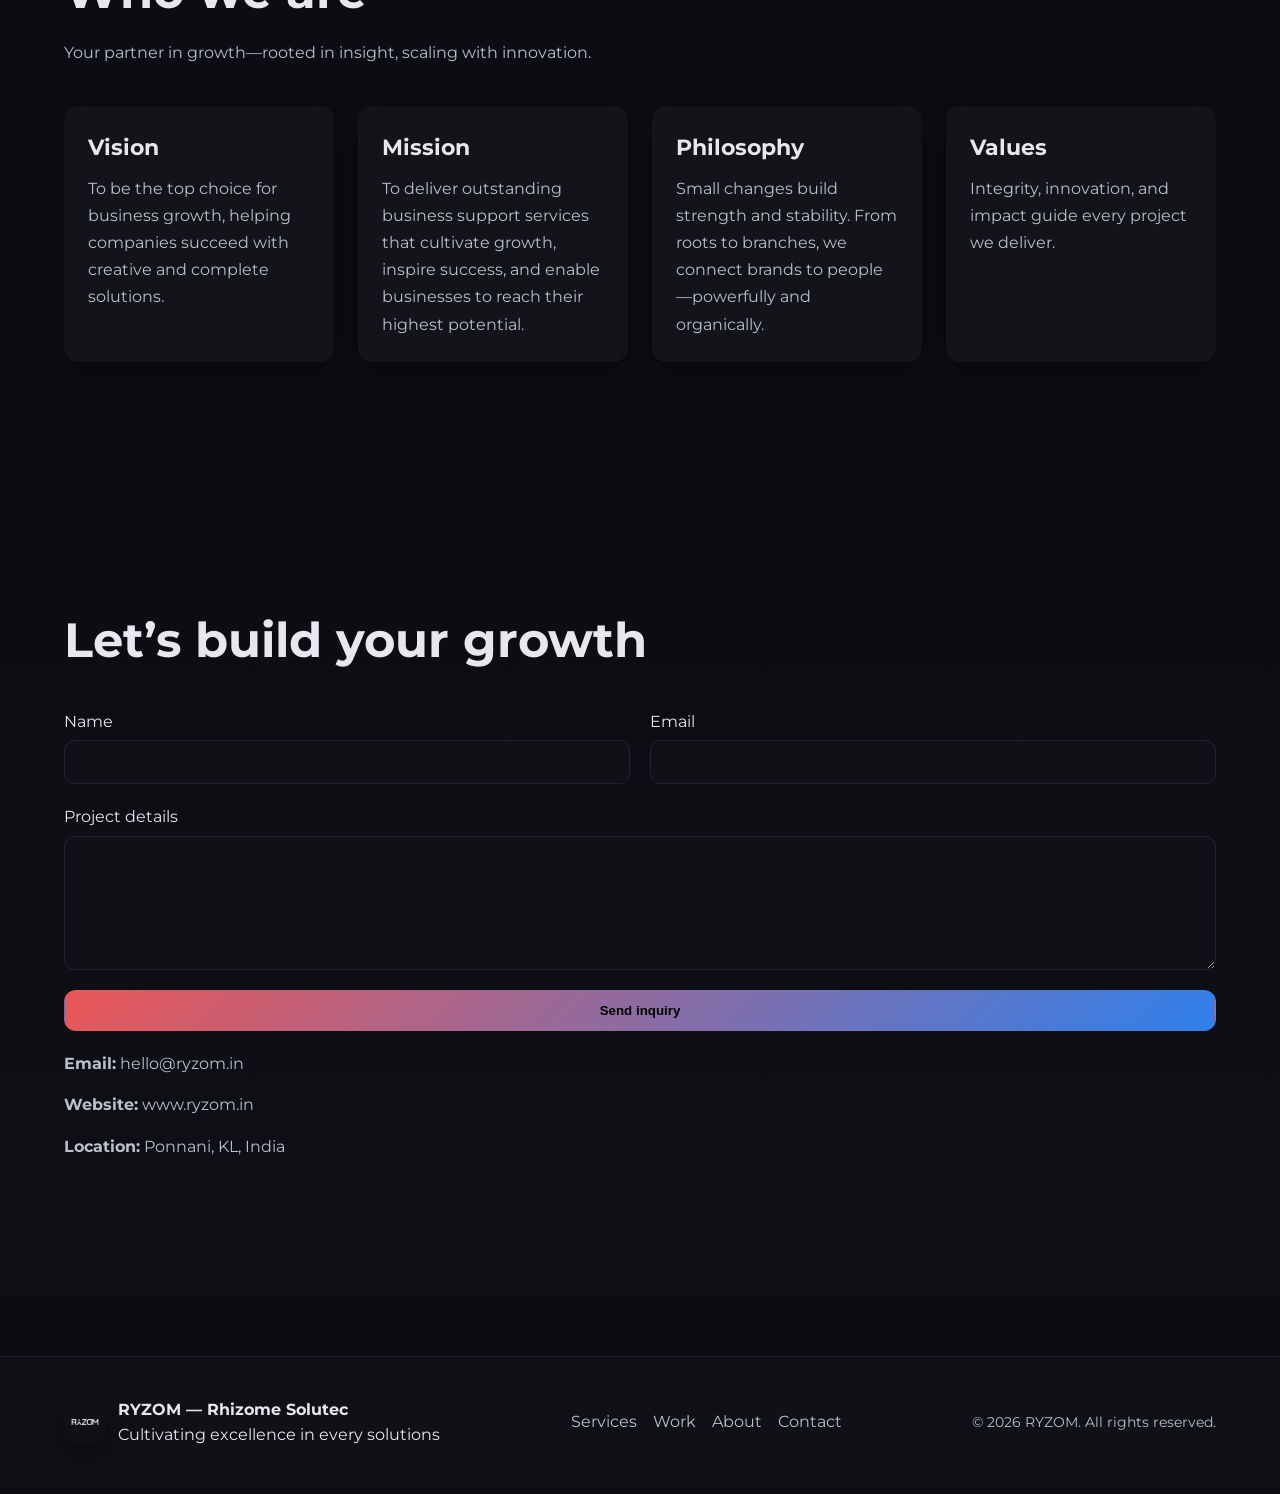
==== commit e78da72f: "Remove SVG tree structure from index.html Removed SVG elements related to roots, trunk, branches, an" ====
--- a/index.html
+++ b/index.html
@@ -58,80 +58,6 @@
 <div class="tree-container">
 <svg viewBox="0 0 800 900" class="tree-svg" xmlns="http://www.w3.org/2000/svg">
 
-  <!-- ROOTS -->
-  <path id="roots" class="draw roots"
-    d="M400 820
-       C340 850 300 880 250 900
-       M400 820
-       C460 850 520 880 580 900
-       M400 820
-       C380 860 360 890 340 900" />
-
-  <!-- ROOT TEXT -->
-  <text x="400" y="860" text-anchor="middle" class="root-text">
-    Strengthening Root of Business by Branding
-  </text>
-
-  <!-- TRUNK -->
-  <path id="trunk" class="draw trunk"
-    d="M400 820
-       C390 700 395 600 400 500
-       C405 420 410 360 400 300" />
-
-  <!-- BRANCHES -->
-  <a href="/branding">
-    <path class="draw branch"
-      d="M400 480
-         C300 430 240 380 190 330" />
-    <text x="170" y="320" class="service">Branding</text>
-  </a>
-
-  <a href="/designing">
-    <path class="draw branch"
-      d="M400 460
-         C520 420 600 380 650 330" />
-    <text x="670" y="320" class="service">Designing</text>
-  </a>
-
-  <a href="/media-productions">
-    <path class="draw branch"
-      d="M400 420
-         C330 350 300 290 270 230" />
-    <text x="250" y="220" class="service">Media Productions</text>
-  </a>
-
-  <a href="/digital-marketing">
-    <path class="draw branch"
-      d="M400 420
-         C470 350 520 290 560 230" />
-    <text x="580" y="220" class="service">Digital Marketing</text>
-  </a>
-
-  <a href="/web-app-development">
-    <path class="draw branch"
-      d="M400 360
-         C360 270 350 200 330 140" />
-    <text x="310" y="130" class="service">Web & App Development</text>
-  </a>
-
-  <a href="/business-strategy">
-    <path class="draw branch"
-      d="M400 360
-         C440 270 470 200 500 140" />
-    <text x="520" y="130" class="service">Business Strategy</text>
-  </a>
-
-  <!-- LEAF CLUSTERS -->
-  <g class="leaves">
-    <circle cx="190" cy="310" r="18"/>
-    <circle cx="650" cy="310" r="18"/>
-    <circle cx="270" cy="210" r="20"/>
-    <circle cx="560" cy="210" r="20"/>
-    <circle cx="330" cy="120" r="22"/>
-    <circle cx="500" cy="120" r="22"/>
-  </g>
-
-</svg>
 </div>
   <!-- SERVICES TIMELINE -->
   <section id="services" class="section">
--- a/styles.css
+++ b/styles.css
@@ -67,12 +67,78 @@
 .section-head h2{font-size:clamp(32px,4vw,48px);margin:0 0 10px}
 .section-head p{color:var(--muted);margin:0}
 
-#treeCanvas {
+.tree-container {
+  max-width: 900px;
+  margin: auto;
+}
+
+.tree-svg {
   width: 100%;
-  height: 600px;
-  display: block;
-  margin: 0 auto;
-  background: transparent;
+  height: auto;
+}
+
+/* DRAW ANIMATION */
+.draw {
+  fill: none;
+  stroke: #4a2f19;
+  stroke-linecap: round;
+  stroke-linejoin: round;
+  stroke-dasharray: 1400;
+  stroke-dashoffset: 1400;
+  animation: grow 2.5s ease-out forwards;
+}
+
+.roots { stroke-width: 4; }
+.trunk { stroke-width: 12; }
+.branch { stroke-width: 6; }
+
+@keyframes grow {
+  to { stroke-dashoffset: 0; }
+}
+
+/* ROOT TEXT */
+.root-text {
+  font-size: 18px;
+  fill: #3a2a1a;
+  opacity: 0;
+  animation: fadeIn 1.5s ease forwards;
+  animation-delay: 1.5s;
+}
+
+/* SERVICES */
+.service {
+  font-size: 16px;
+  fill: #2e7d32;
+  opacity: 0;
+  transition: opacity 0.8s ease;
+  pointer-events: none;
+}
+
+/* LEAVES */
+.leaves circle {
+  fill: #2e7d32;
+  opacity: 0;
+  transform-origin: center;
+  animation: bloom 1.2s ease forwards;
+  animation-delay: 4s;
+}
+
+@keyframes bloom {
+  from { opacity: 0; transform: scale(0.5); }
+  to { opacity: 1; transform: scale(1); }
+}
+
+@keyframes fadeIn {
+  to { opacity: 1; }
+}
+
+/* HOVER */
+a:hover .branch {
+  stroke: #2e7d32;
+}
+
+a:hover .service {
+  fill: #1b5e20;
 }
 
 /* TIMELINE */
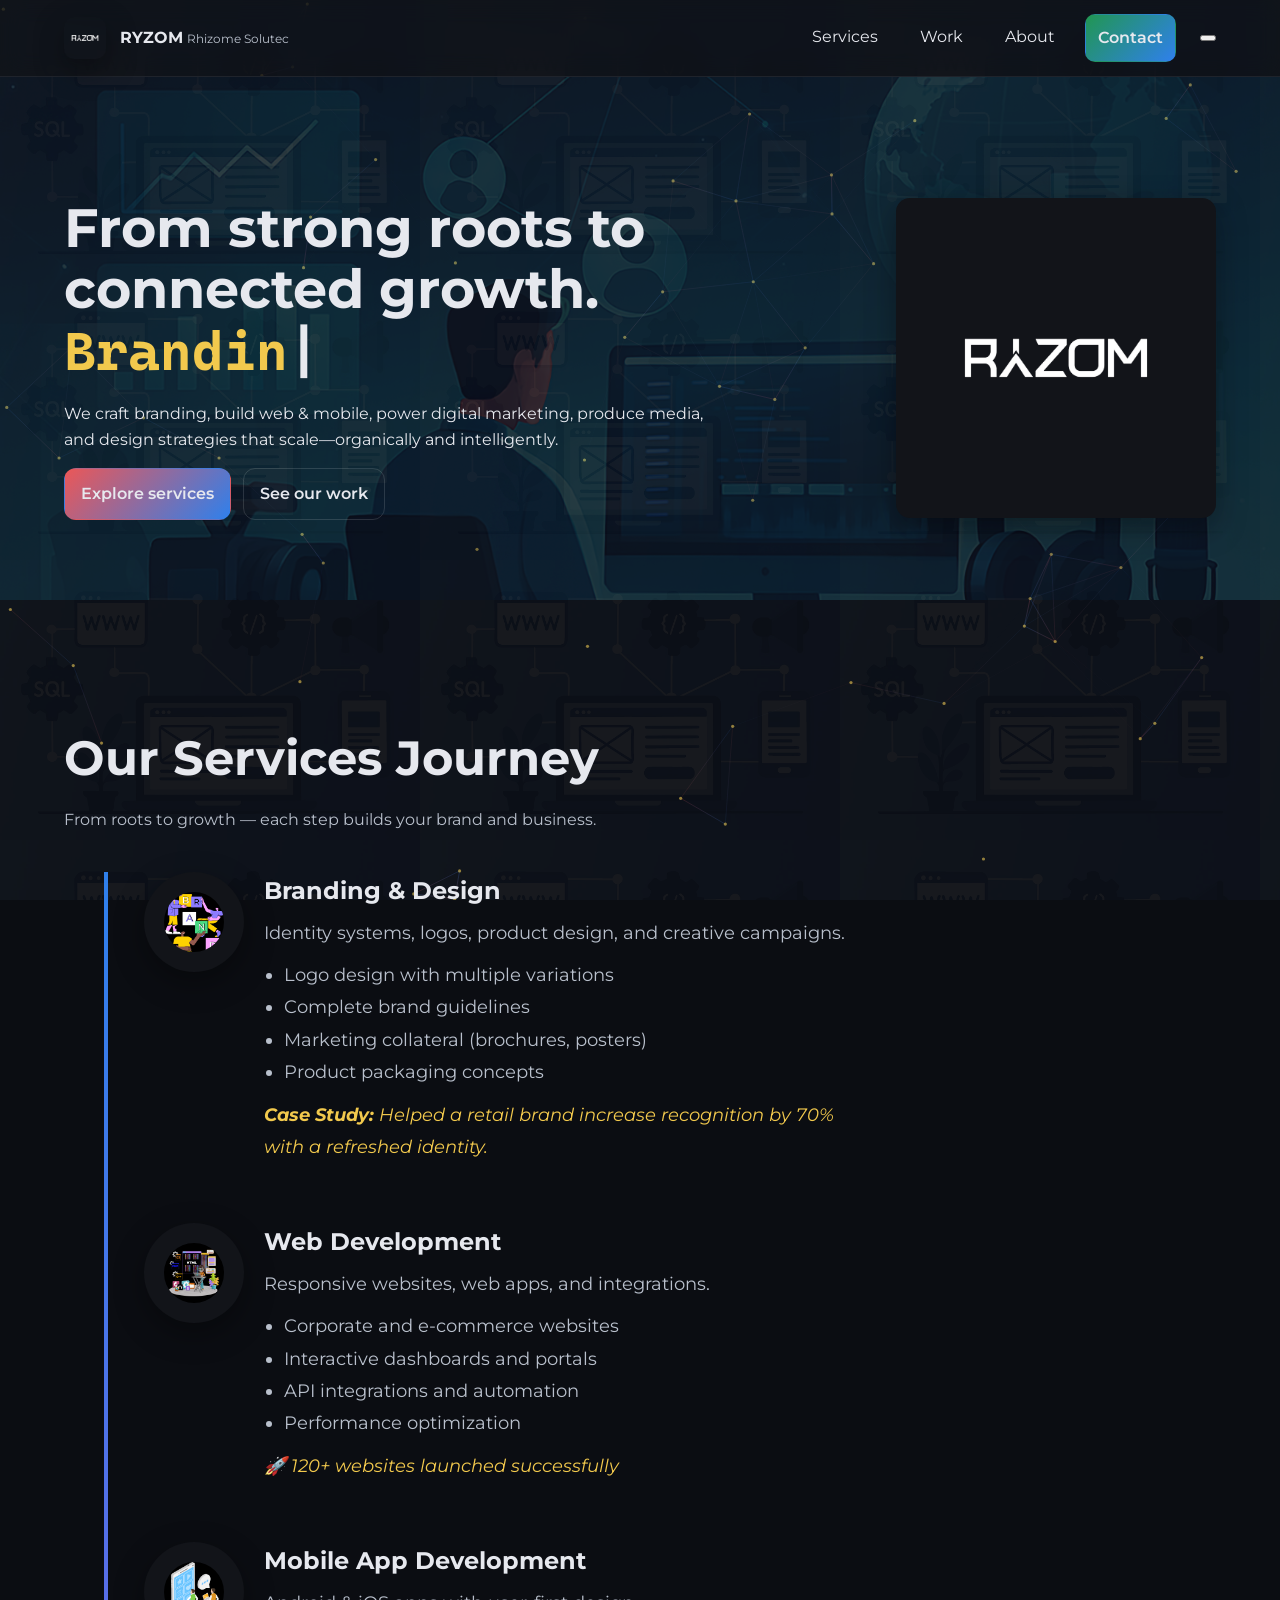
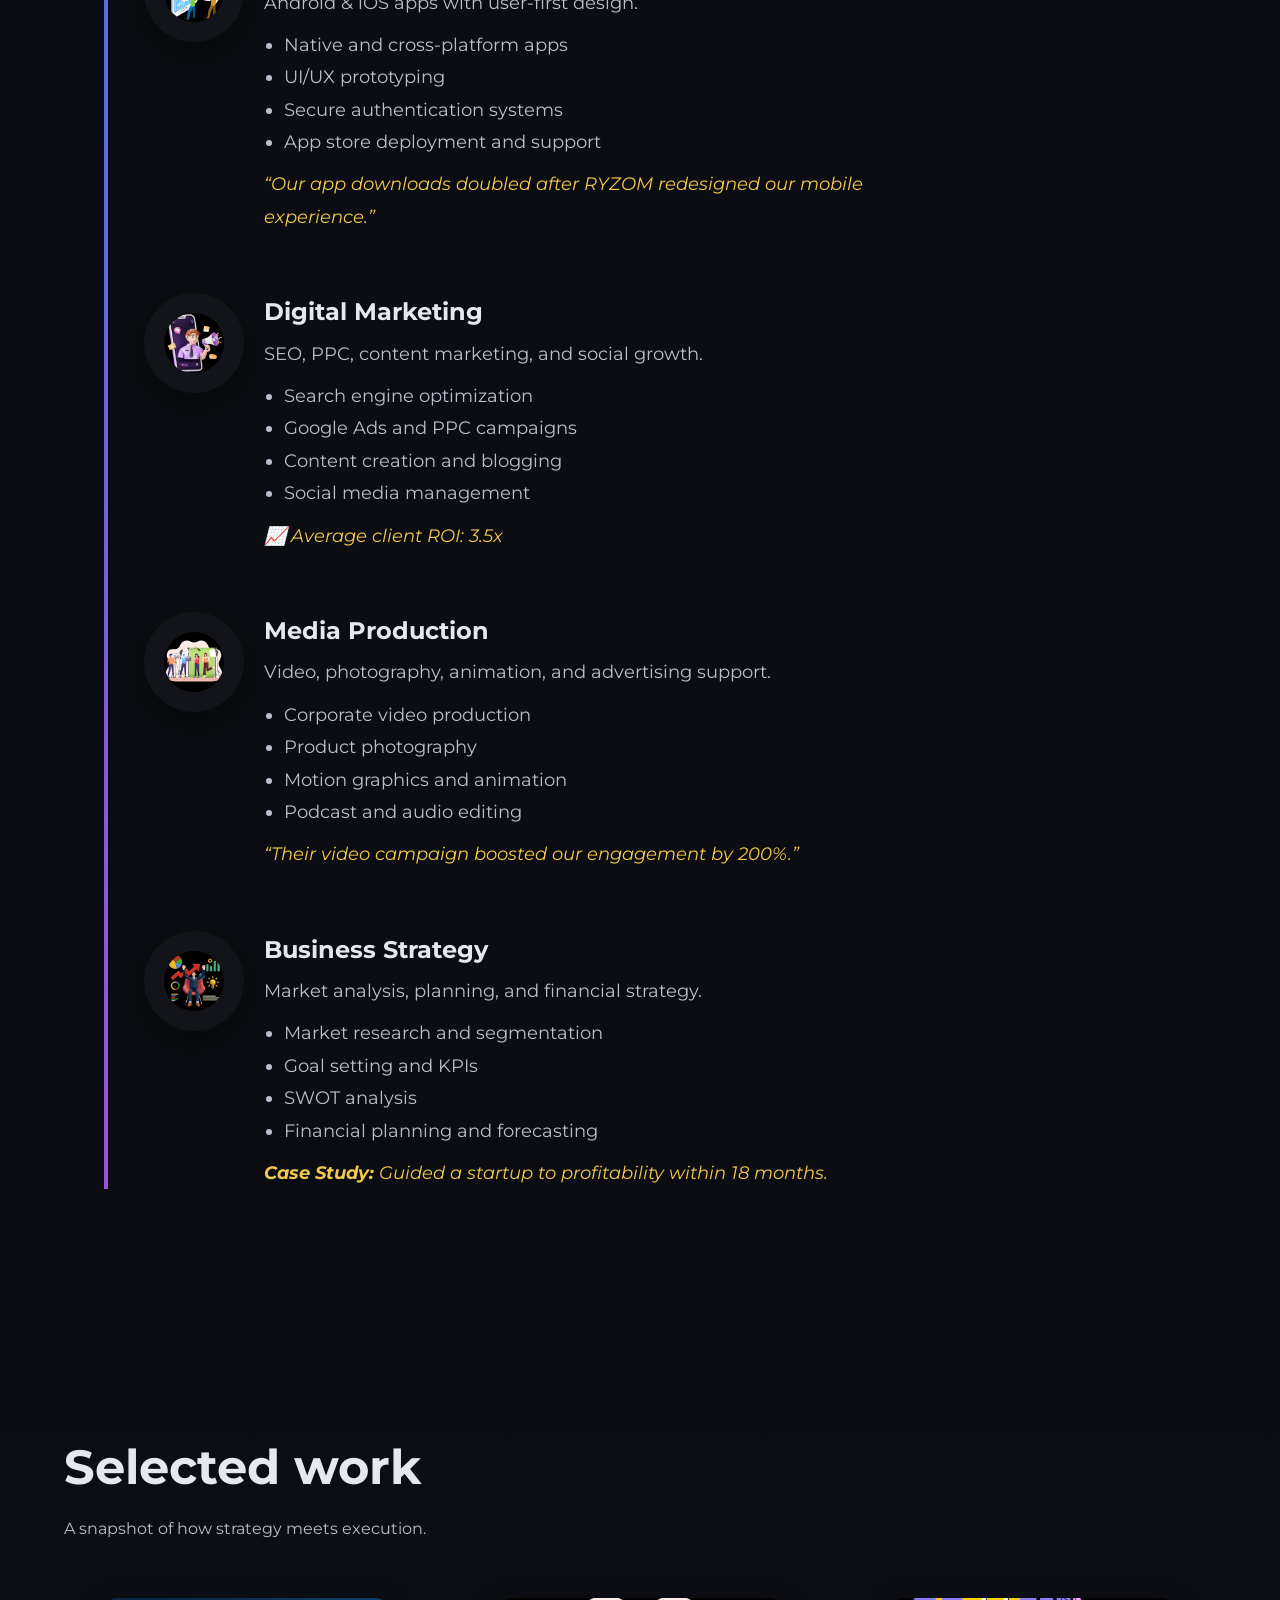
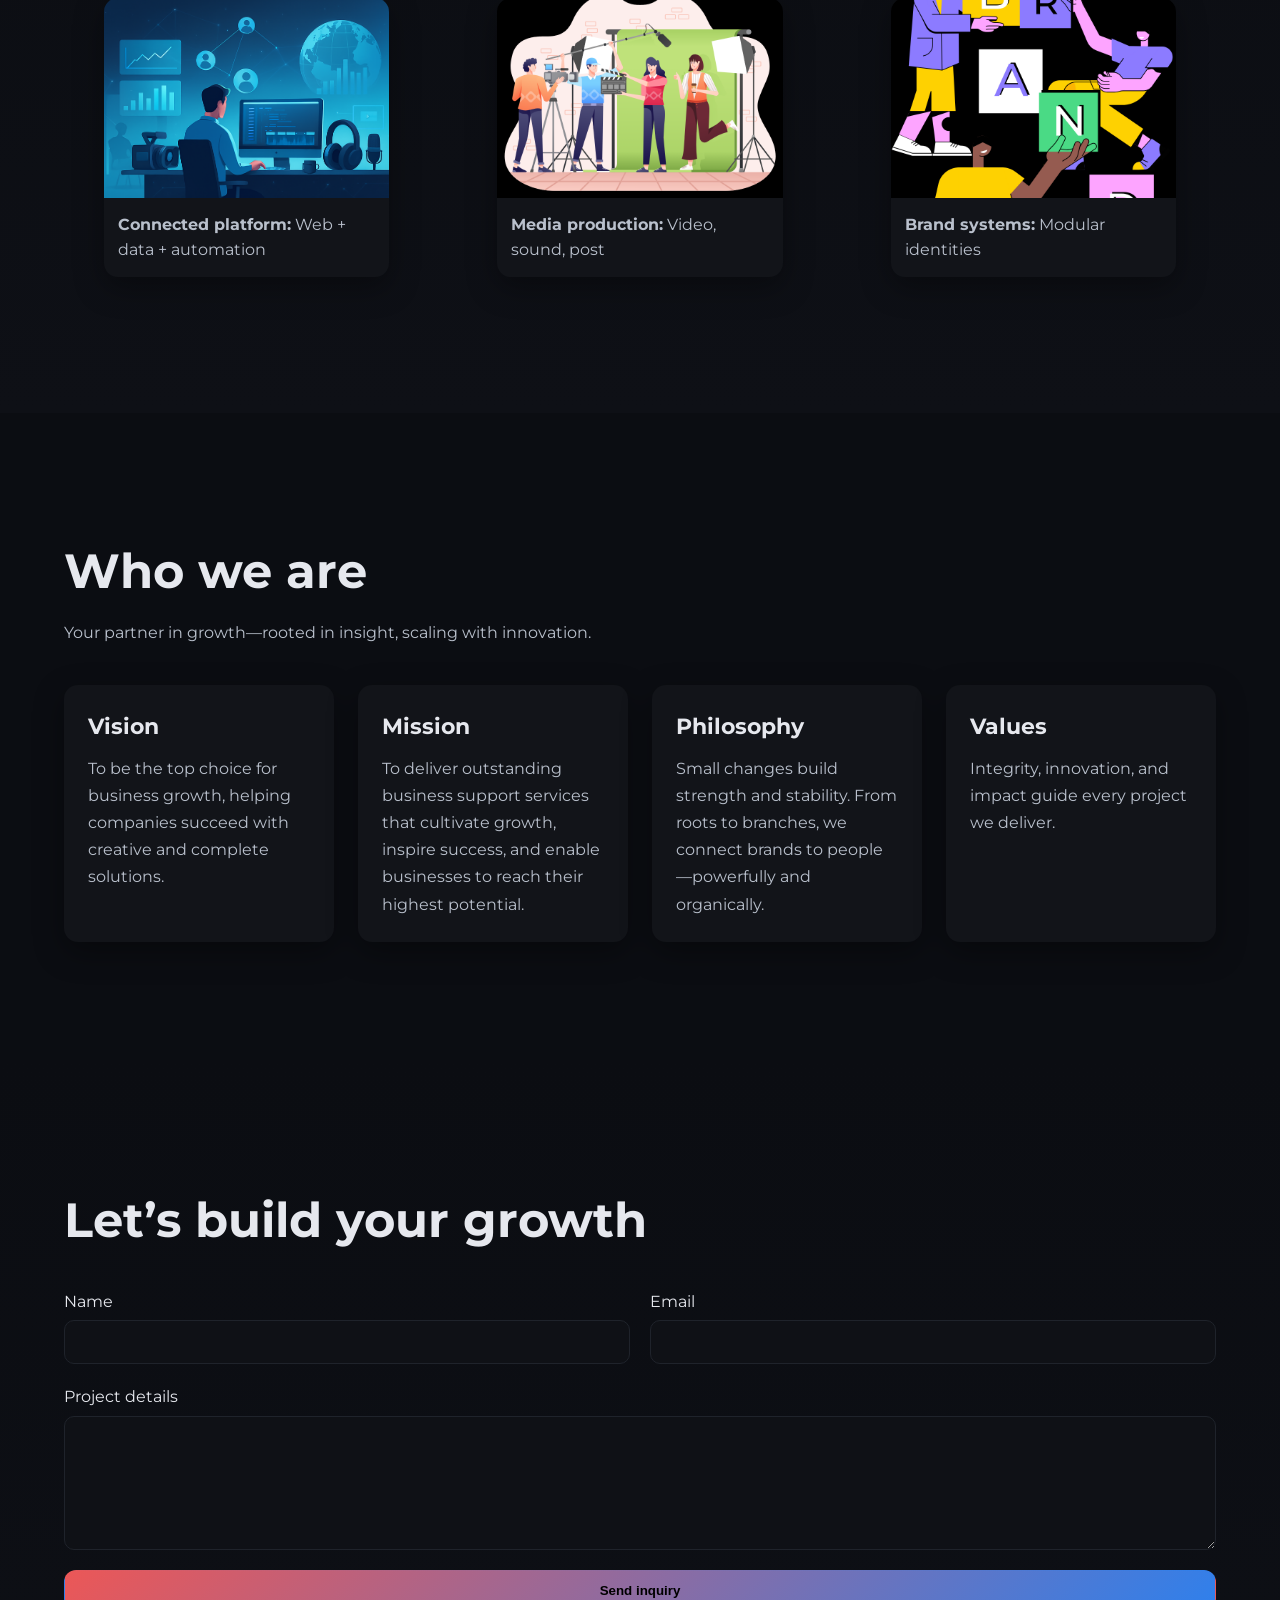
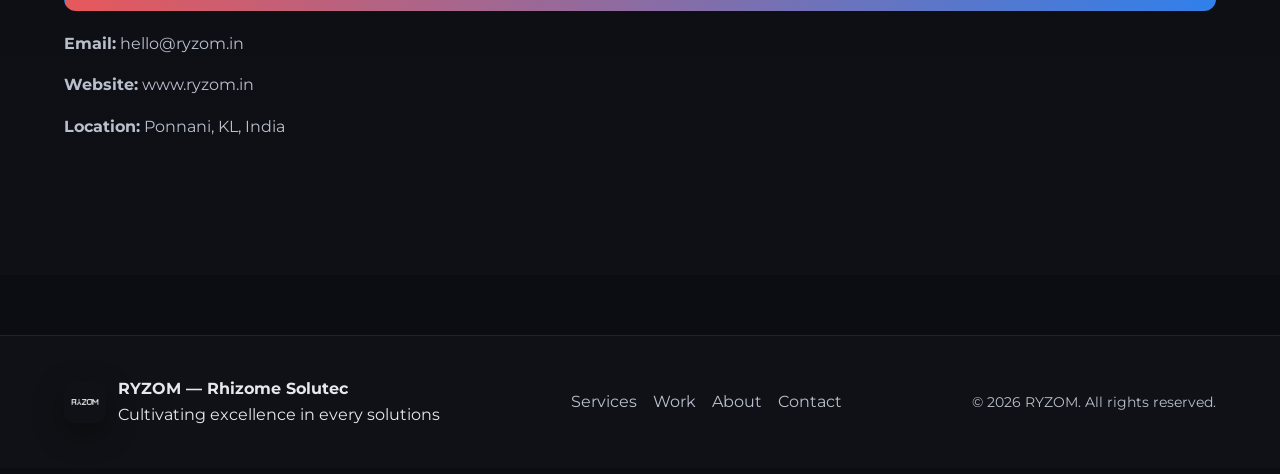
==== commit 1fd2076a: "Remove tree-container and SVG from index.html Removed unused tree-container and SVG elements." ====
--- a/index.html
+++ b/index.html
@@ -55,10 +55,6 @@
       <div class="hero-media"><img src="company-logo.png" alt="RYZOM mark" class="hero-logo lift" /></div>
     </div>
     </section>
-<div class="tree-container">
-<svg viewBox="0 0 800 900" class="tree-svg" xmlns="http://www.w3.org/2000/svg">
-
-</div>
   <!-- SERVICES TIMELINE -->
   <section id="services" class="section">
     <div class="container">
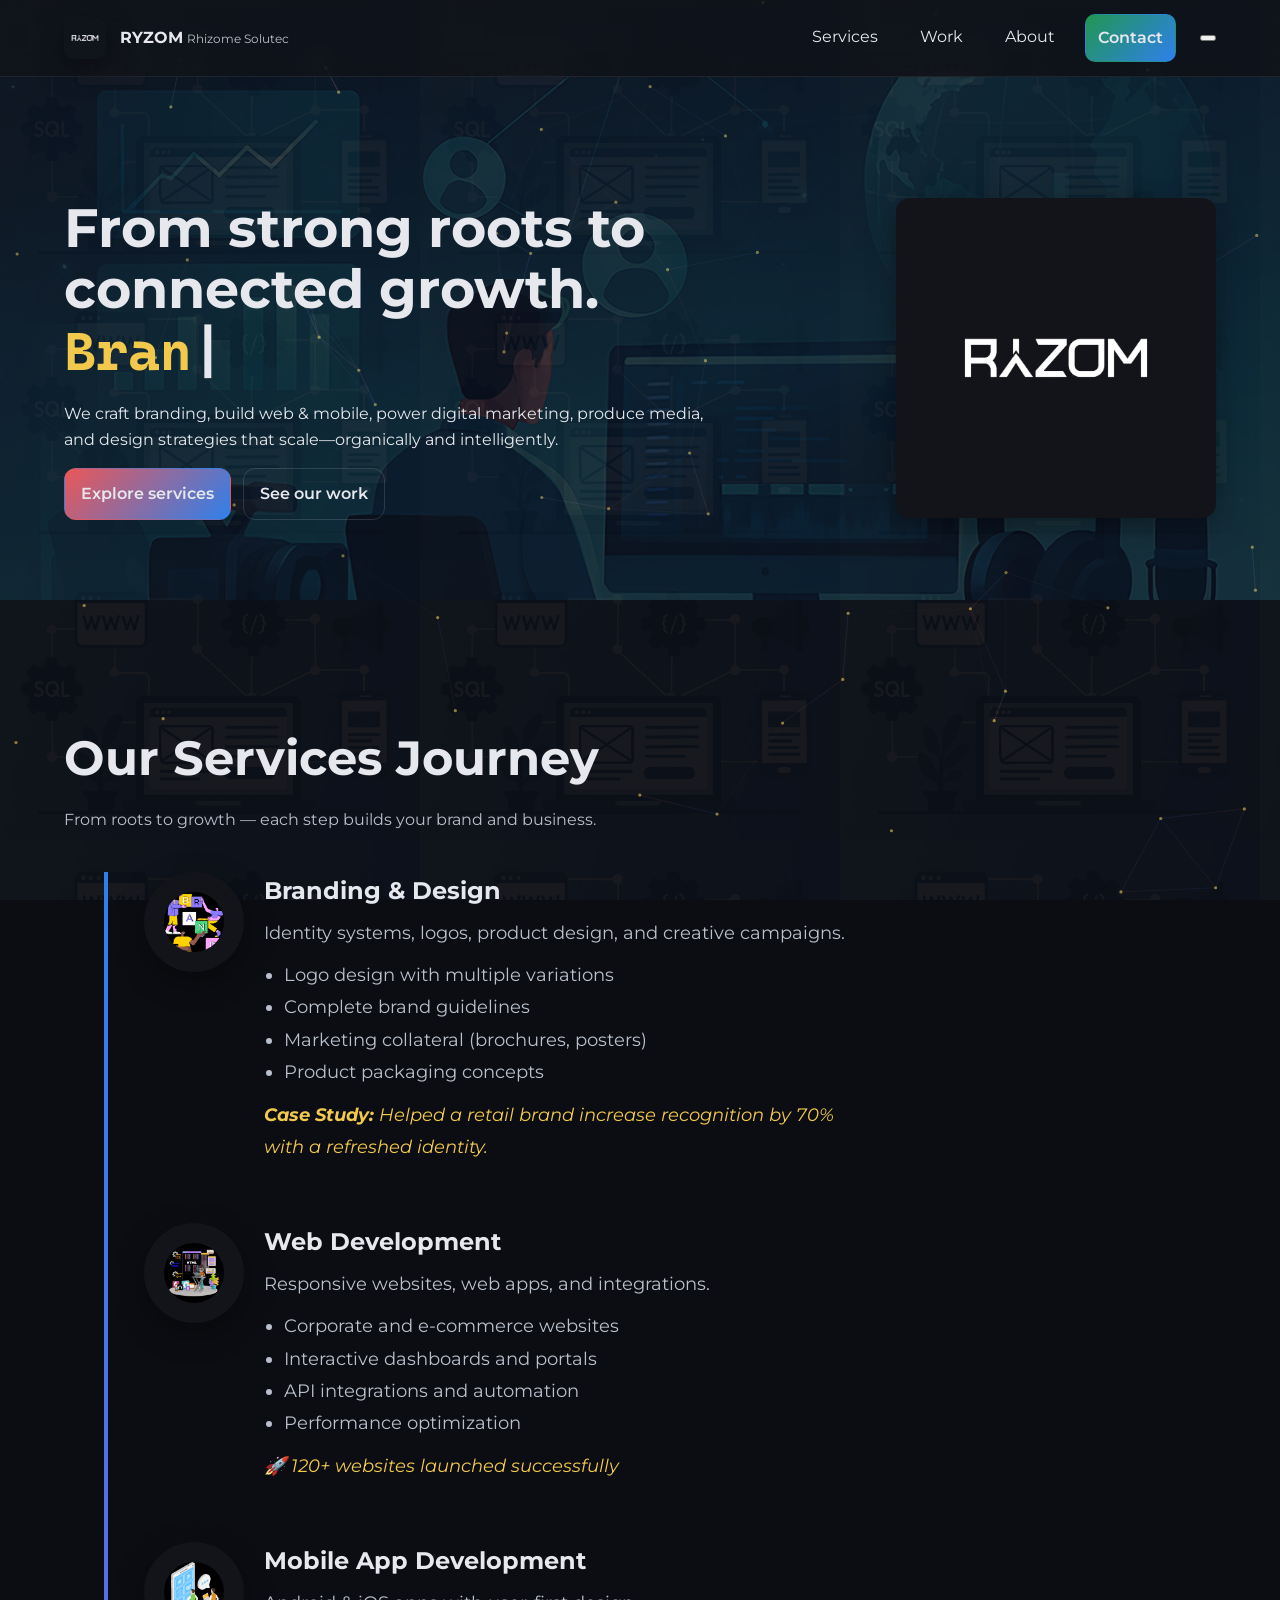
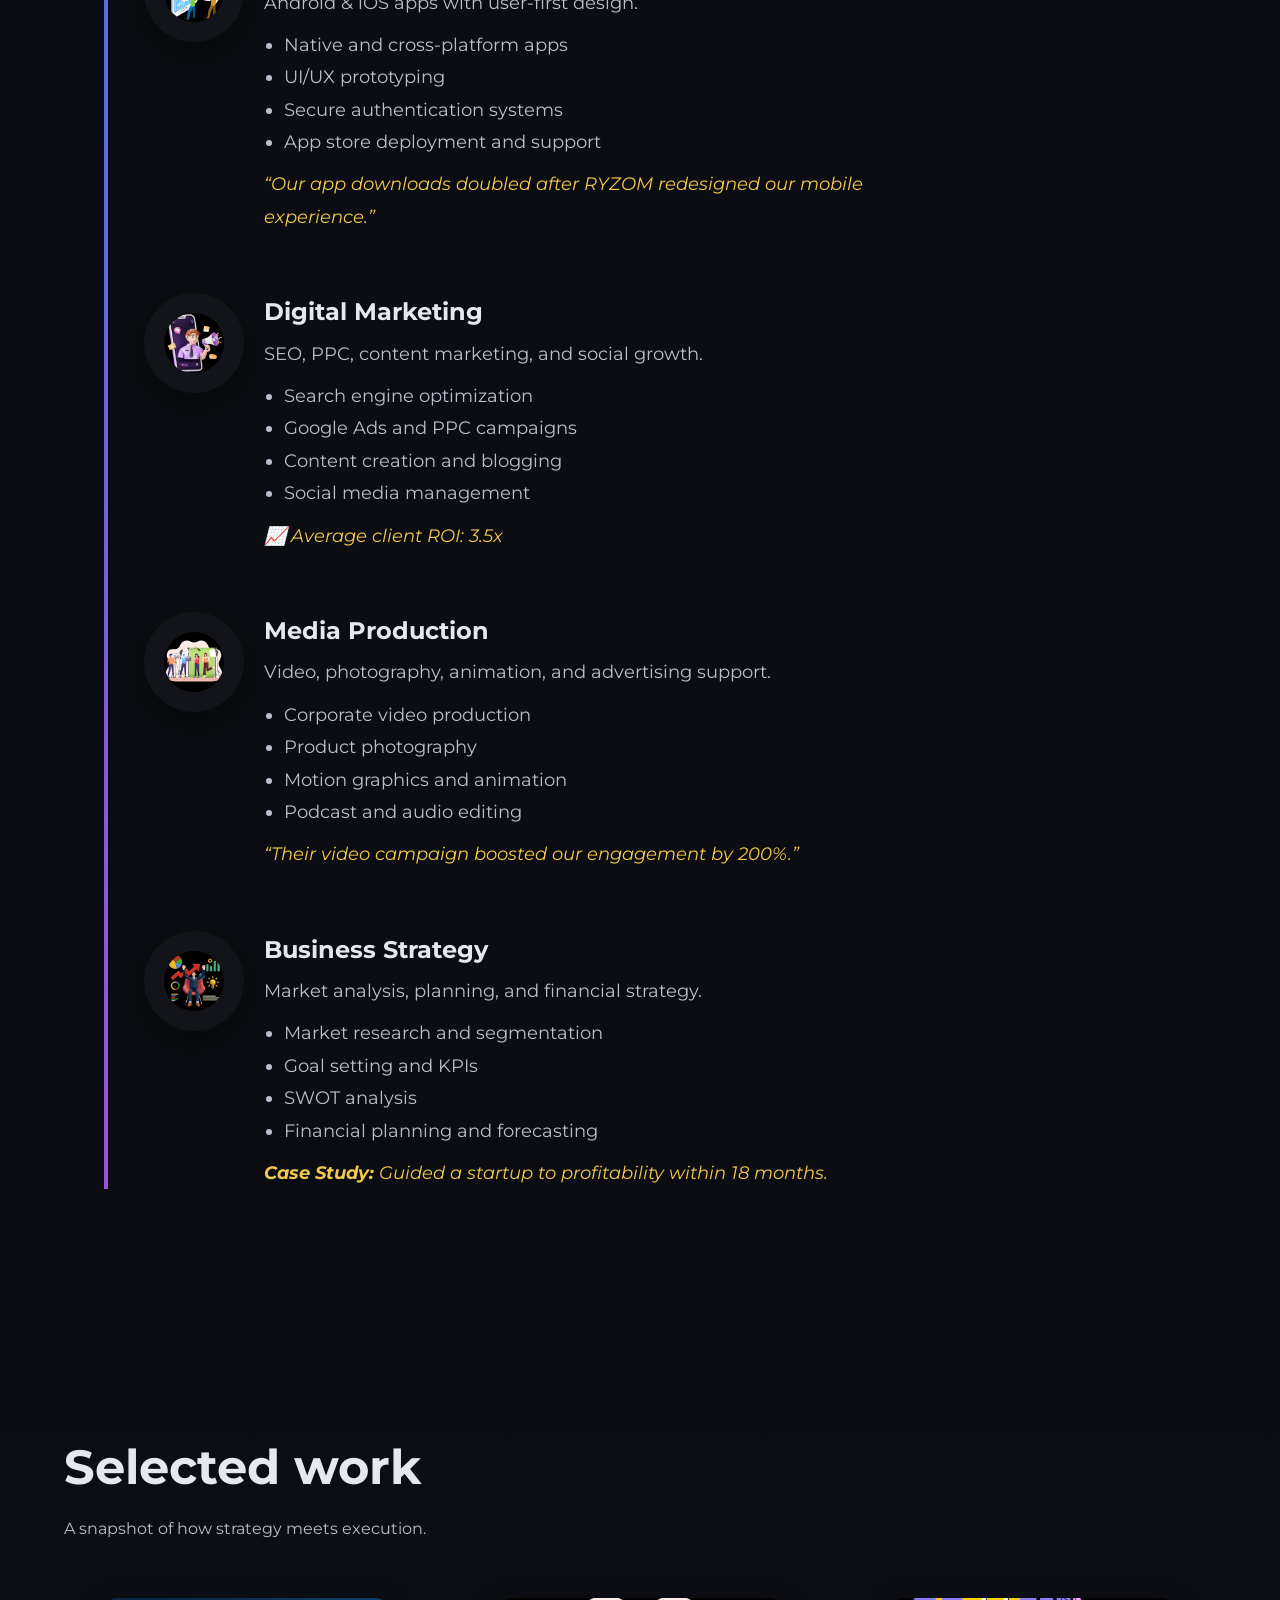
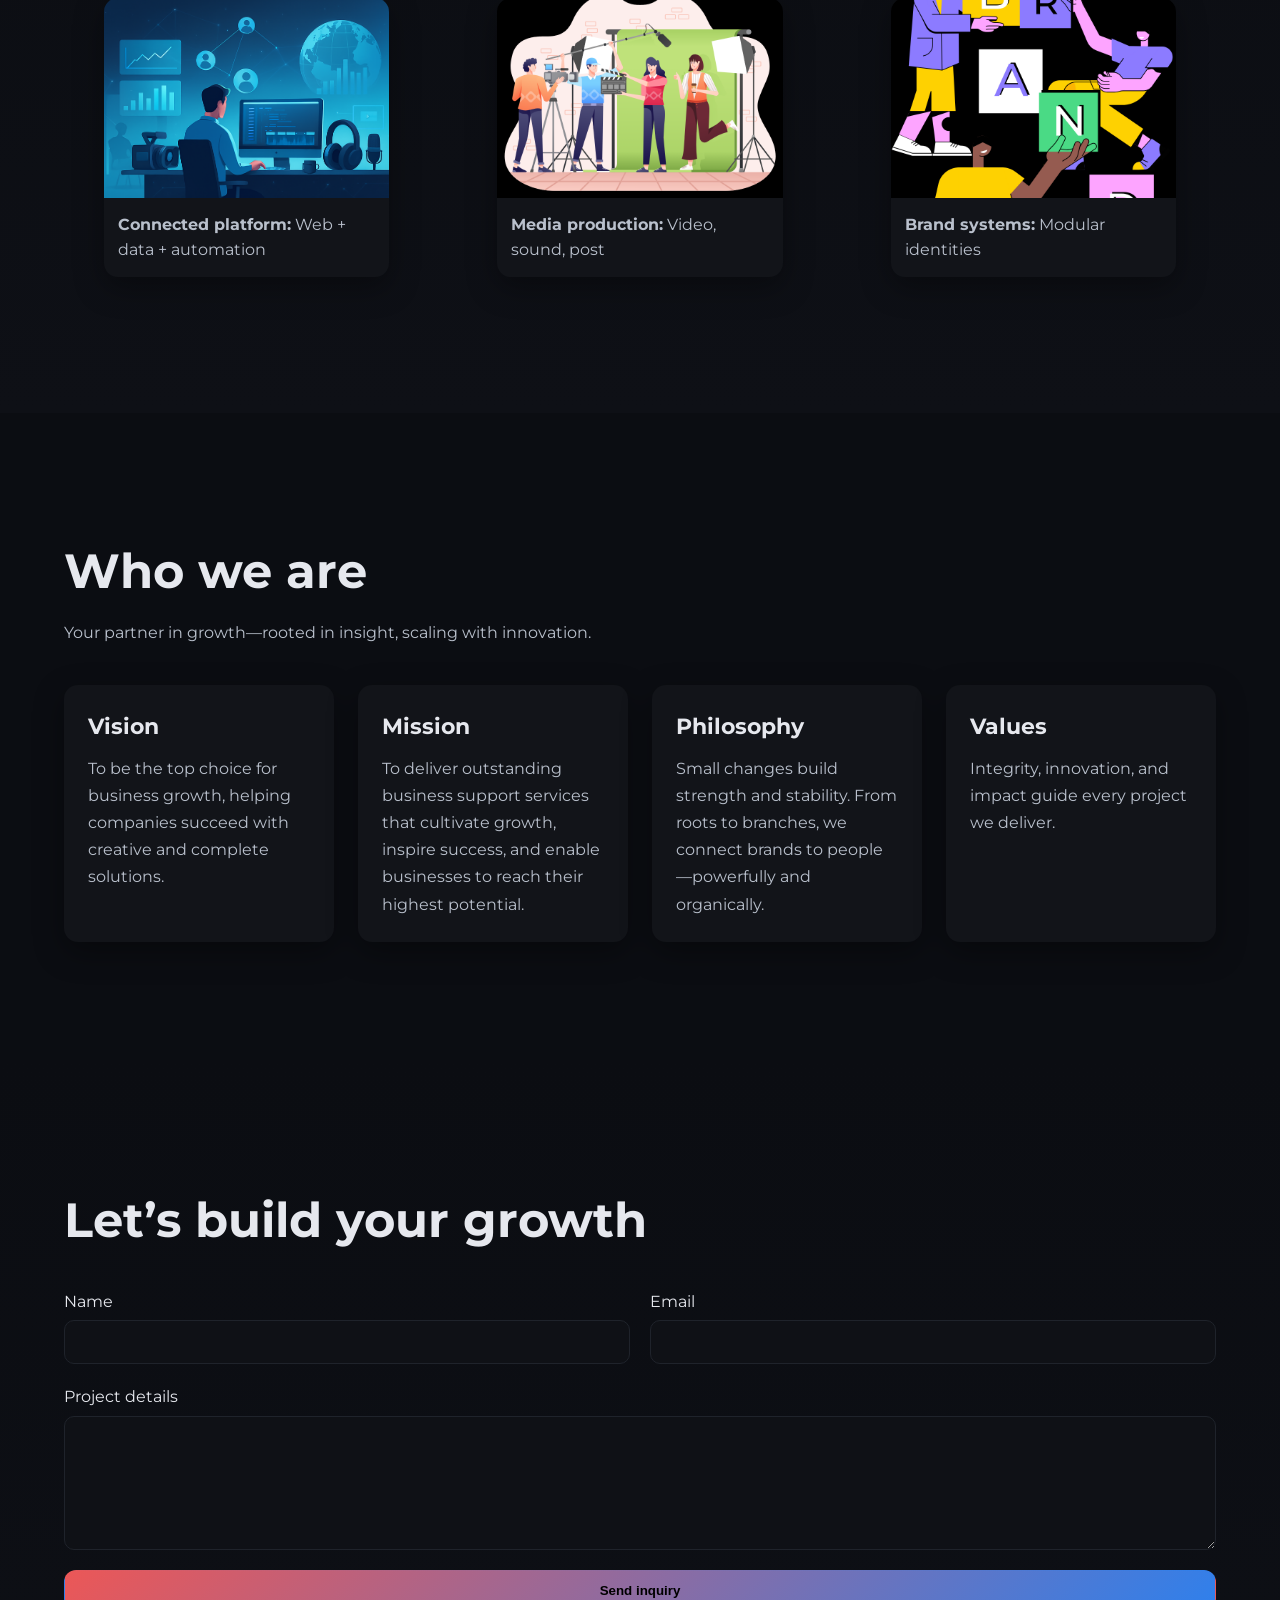
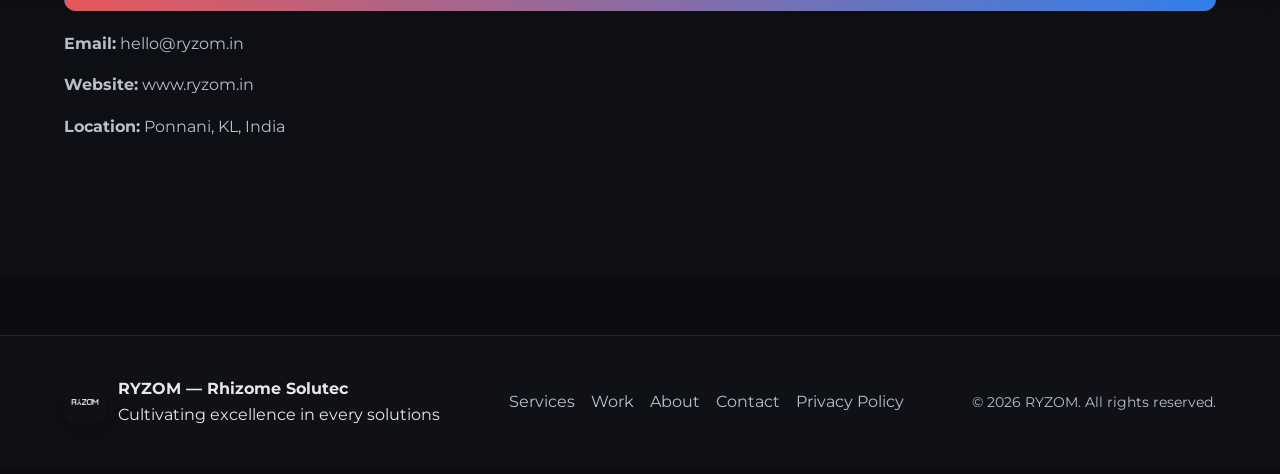
==== commit db0685dd: "Add Privacy Policy link to navigation" ====
--- a/index.html
+++ b/index.html
@@ -246,6 +246,7 @@
         <a href="#work">Work</a>
         <a href="#about">About</a>
         <a href="#contact">Contact</a>
+        <a href="privacy.html">Privacy Policy</a>
       </nav>
       <div class="footer-legal"><span>© <span id="year"></span> RYZOM. All rights reserved.</span></div>
     </div>
